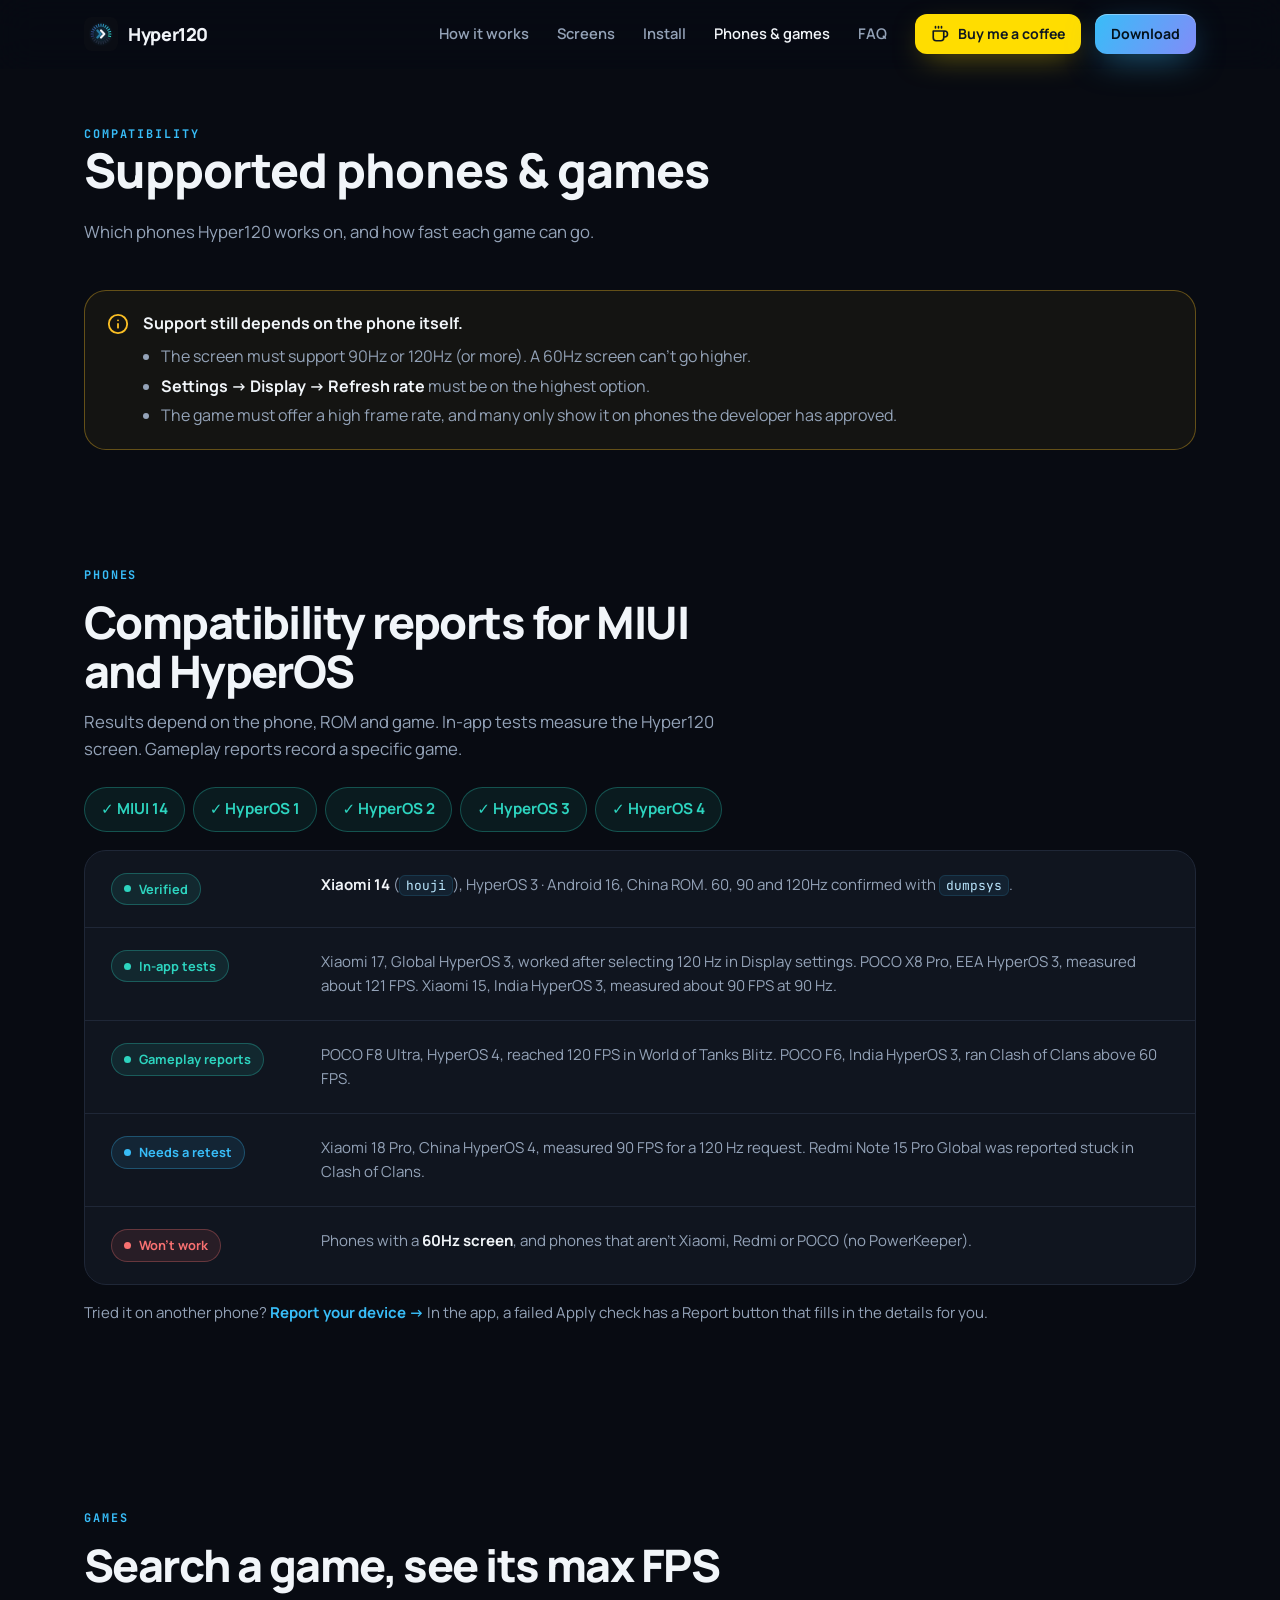
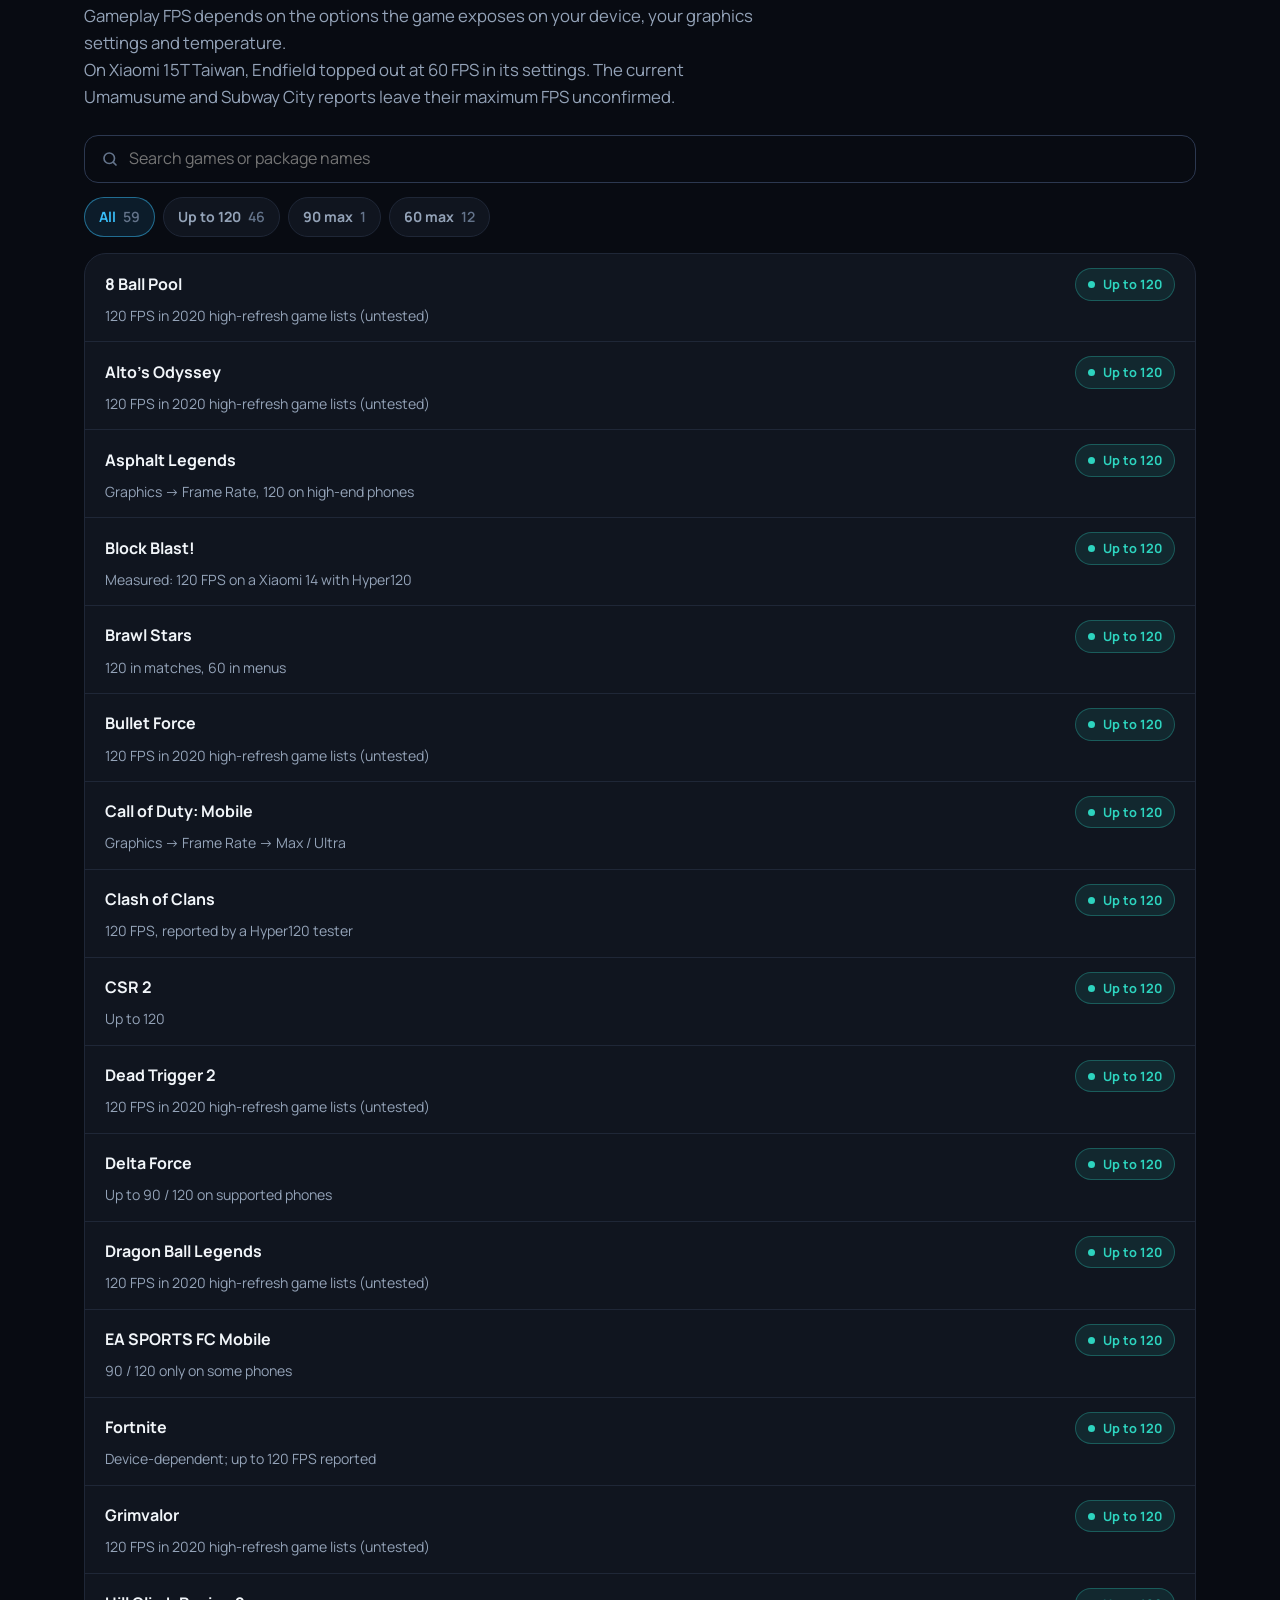
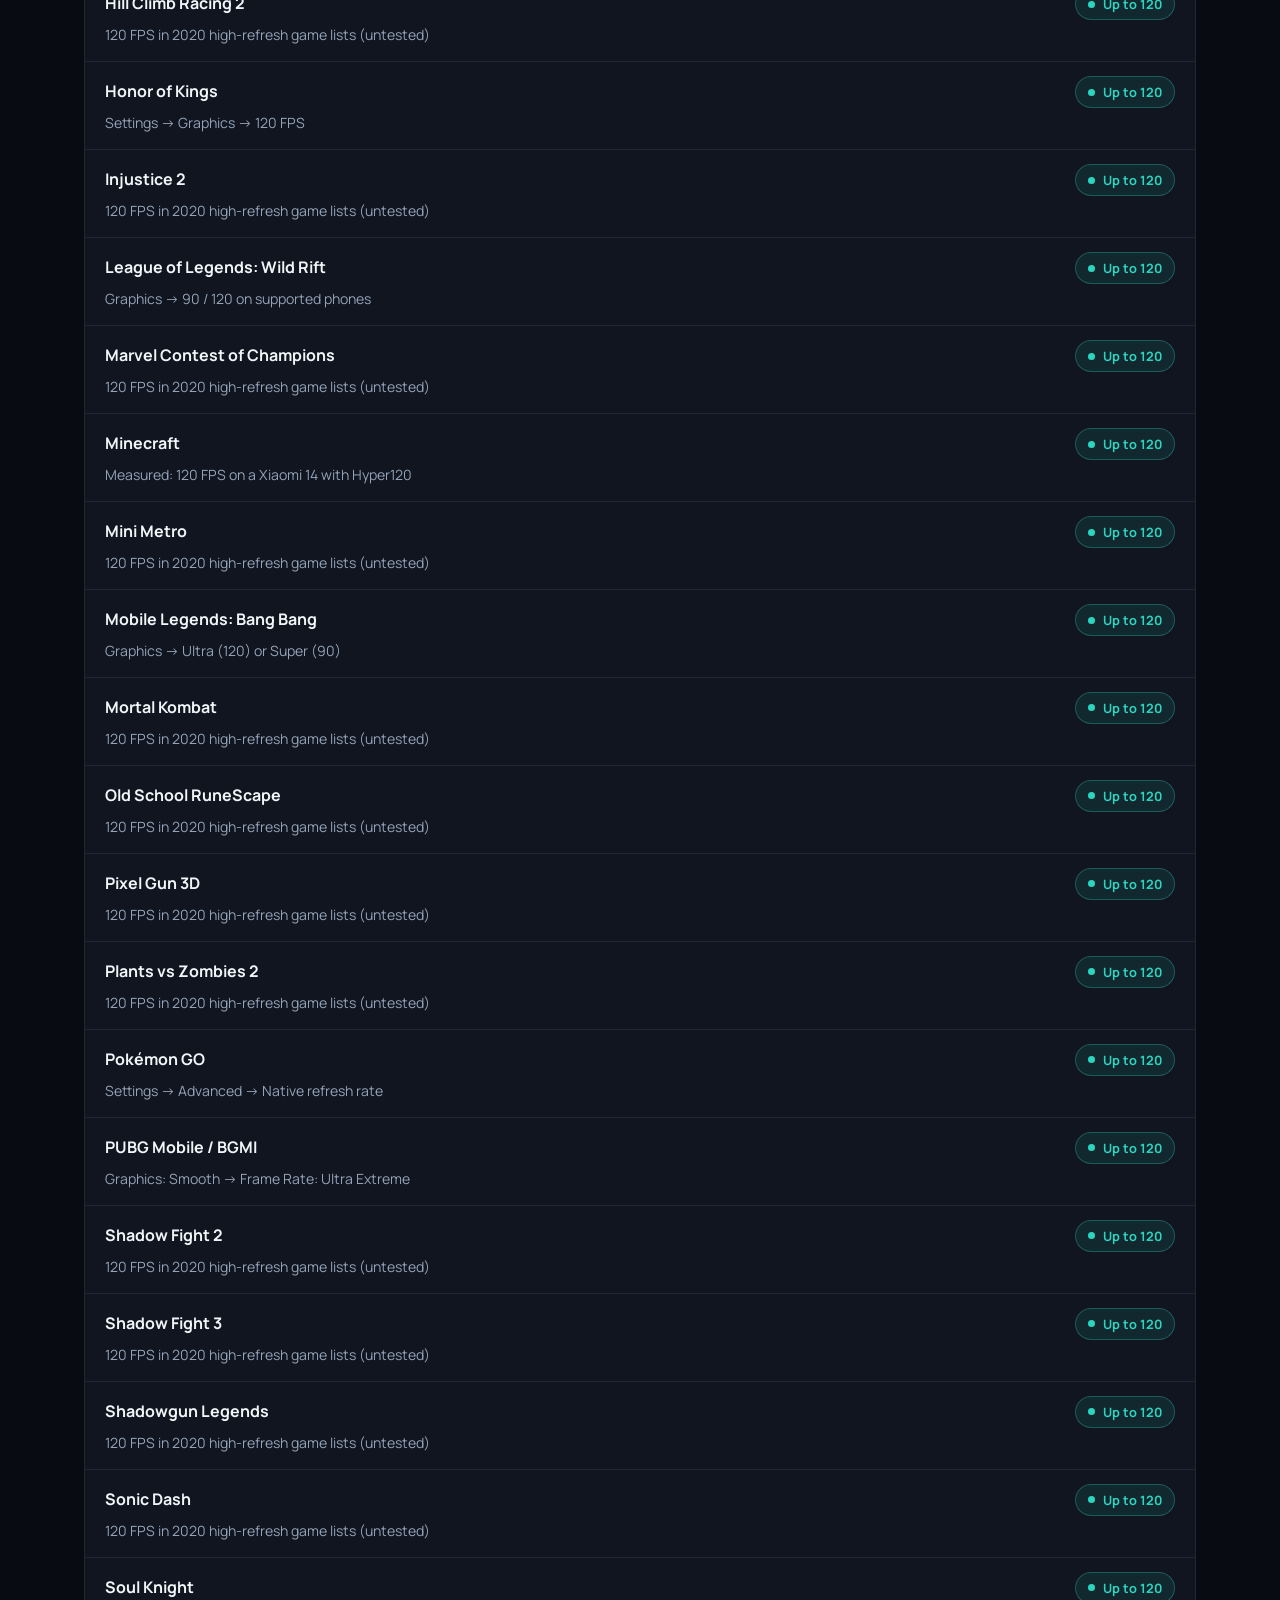
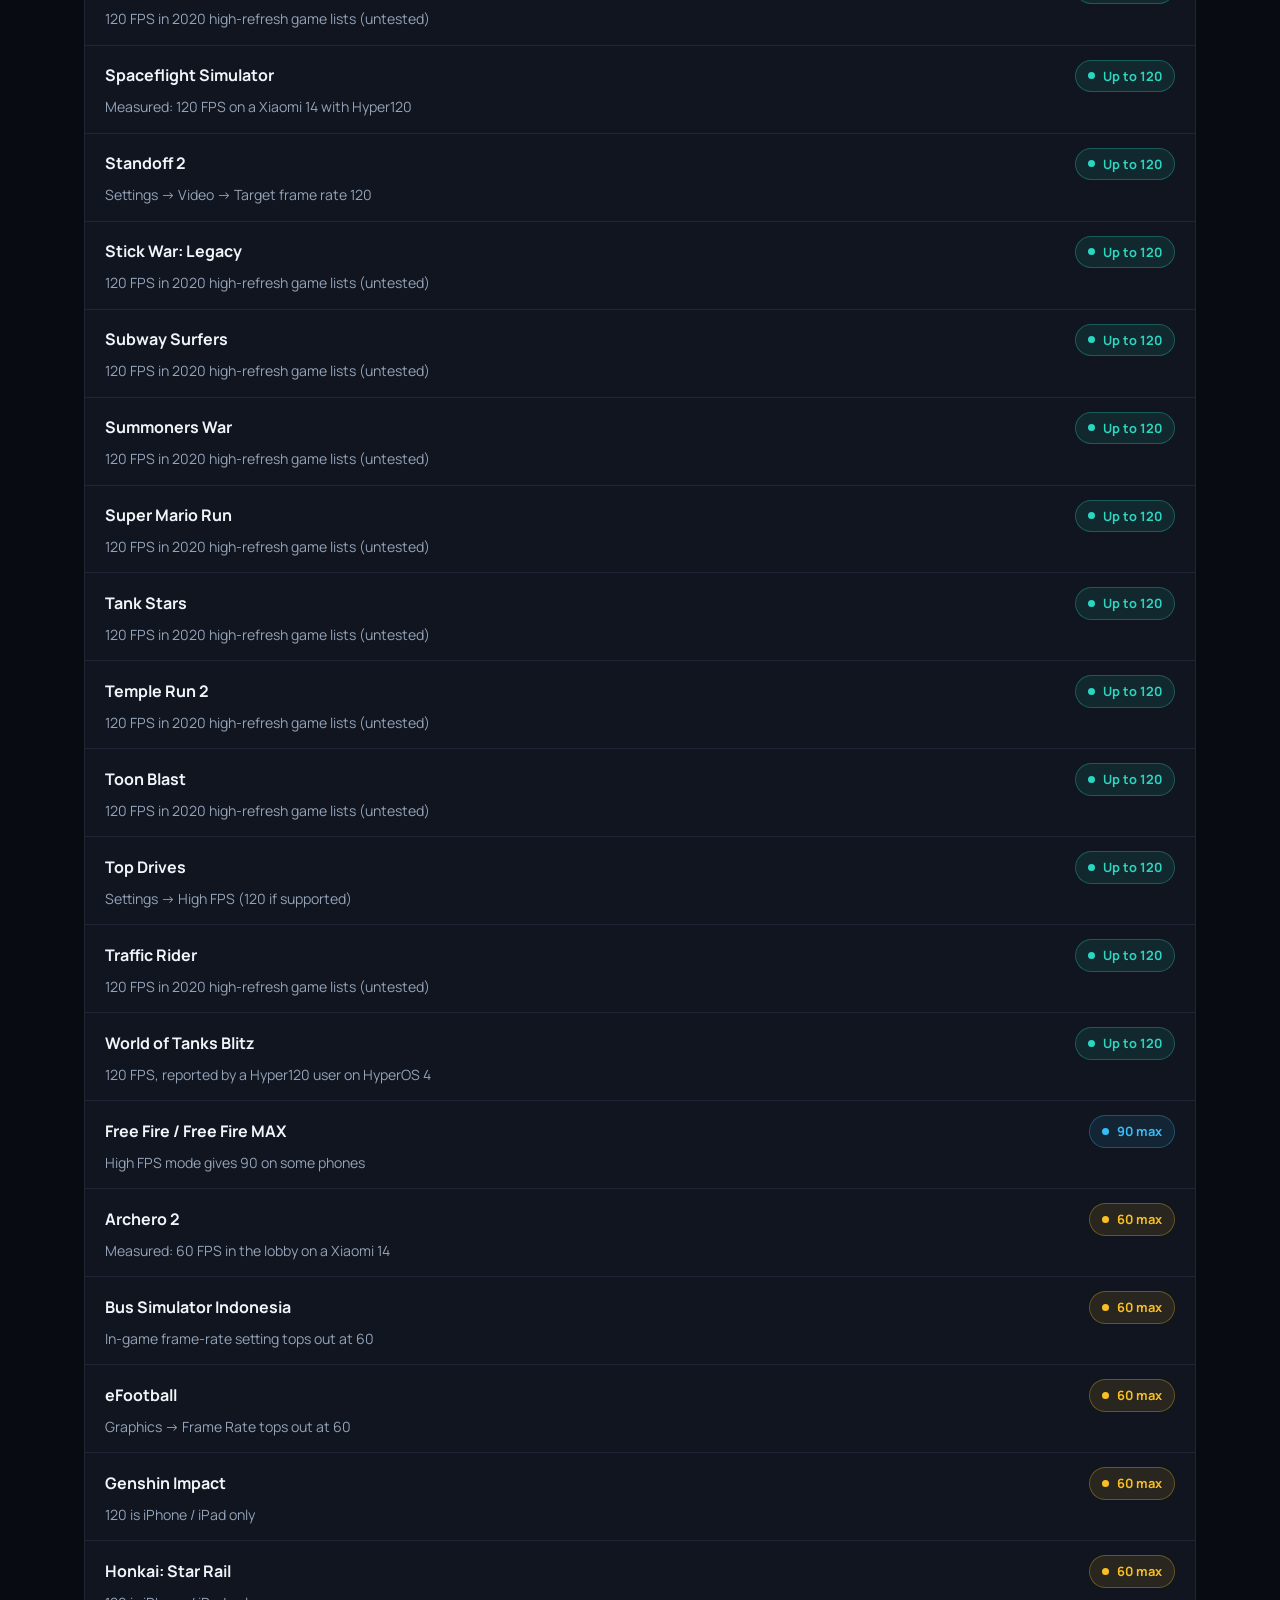
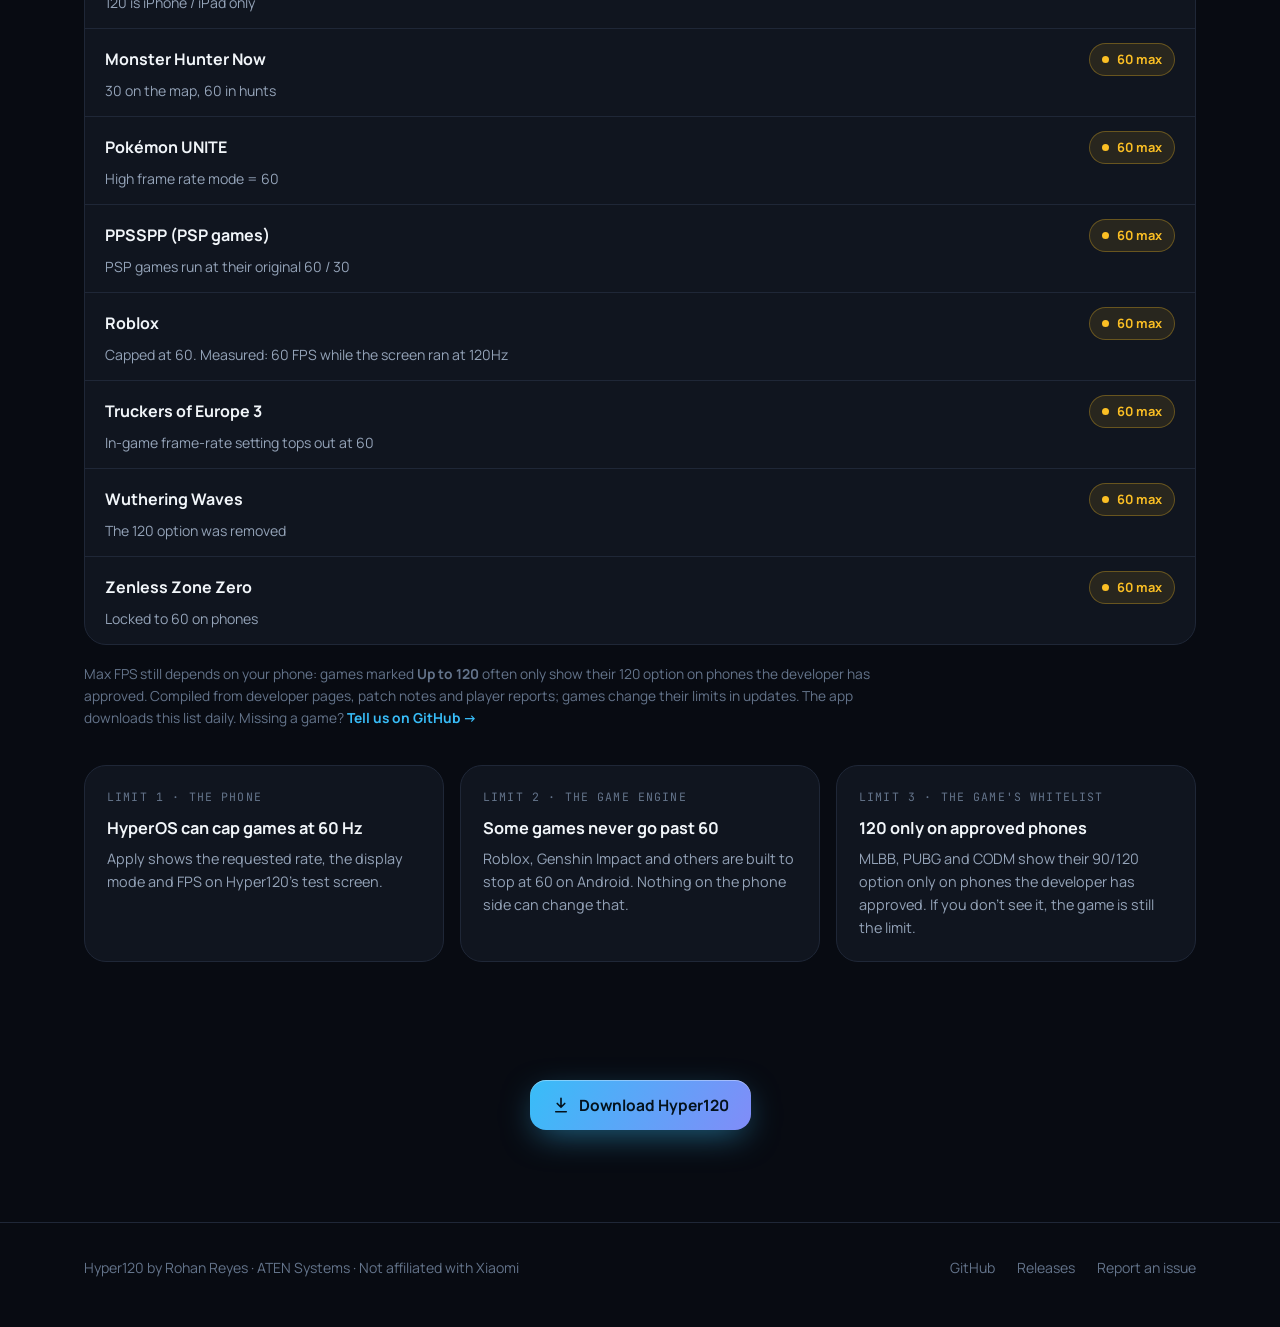
==== web/supported.html @ fbd0dffd "Release Hyper120 v4.3.2" ====
<!DOCTYPE html>
<html lang="en">
<head>
  <meta charset="UTF-8" />
  <meta name="viewport" content="width=device-width, initial-scale=1.0" />
  <title>Supported phones &amp; games · Hyper120</title>
  <meta name="description" content="Phones and HyperOS / MIUI versions Hyper120 works on, and a searchable list of games with their max FPS." />
  <meta name="theme-color" content="#080B12" />
  <meta property="og:title" content="Hyper120 · 120Hz games on Xiaomi, no root" />
  <meta property="og:description" content="Unlock 90/120/144Hz in games on HyperOS & MIUI without root or a PC. Free and open source." />
  <meta property="og:image" content="https://hyper120.aten-systems.site/assets/banner.png" />
  <meta property="og:url" content="https://hyper120.aten-systems.site/supported.html" />
  <meta name="twitter:card" content="summary_large_image" />
  <link rel="icon" type="image/svg+xml" href="assets/icon.svg" />
  <link rel="apple-touch-icon" href="assets/icon-192.png" />
  <link rel="preconnect" href="https://fonts.googleapis.com" />
  <link rel="preconnect" href="https://fonts.gstatic.com" crossorigin />
  <link href="https://fonts.googleapis.com/css2?family=Manrope:wght@400;500;600;700;800&family=JetBrains+Mono:wght@400;500;700&display=swap" rel="stylesheet" />
  <link rel="stylesheet" href="assets/site.css?v=1" />
</head>
<body>
  <!-- line icons (same set as the app) -->
  <svg width="0" height="0" style="position:absolute" aria-hidden="true">
    <defs>
      <symbol id="i-zap" viewBox="0 0 24 24" fill="none" stroke="currentColor" stroke-width="2" stroke-linecap="round" stroke-linejoin="round"><path d="M13 2 3 14h9l-1 8 10-12h-9l1-8z"/></symbol>
      <symbol id="i-gamepad" viewBox="0 0 24 24" fill="none" stroke="currentColor" stroke-width="2" stroke-linecap="round" stroke-linejoin="round"><path d="M6 12h4M8 10v4M15 13h.01M18 11h.01"/><rect x="2" y="6" width="20" height="12" rx="4"/></symbol>
      <symbol id="i-gauge" viewBox="0 0 24 24" fill="none" stroke="currentColor" stroke-width="2" stroke-linecap="round" stroke-linejoin="round"><path d="m12 14 4-4M3.34 19a10 10 0 1 1 17.32 0"/></symbol>
      <symbol id="i-battery" viewBox="0 0 24 24" fill="none" stroke="currentColor" stroke-width="2" stroke-linecap="round" stroke-linejoin="round"><rect x="2" y="7" width="16" height="10" rx="2"/><path d="M22 11v2M6 11v2M10 11v2"/></symbol>
      <symbol id="i-tile" viewBox="0 0 24 24" fill="none" stroke="currentColor" stroke-width="2" stroke-linecap="round" stroke-linejoin="round"><rect x="3" y="3" width="7" height="7" rx="2"/><rect x="14" y="3" width="7" height="7" rx="2"/><rect x="3" y="14" width="7" height="7" rx="2"/><rect x="14" y="14" width="7" height="7" rx="2"/></symbol>
      <symbol id="i-flag" viewBox="0 0 24 24" fill="none" stroke="currentColor" stroke-width="2" stroke-linecap="round" stroke-linejoin="round"><path d="M4 15s1-1 4-1 5 2 8 2 4-1 4-1V3s-1 1-4 1-5-2-8-2-4 1-4 1zM4 22v-7"/></symbol>
      <symbol id="i-check" viewBox="0 0 24 24" fill="none" stroke="currentColor" stroke-width="2.4" stroke-linecap="round" stroke-linejoin="round"><path d="M20 6 9 17l-5-5"/></symbol>
      <symbol id="i-download" viewBox="0 0 24 24" fill="none" stroke="currentColor" stroke-width="2.2" stroke-linecap="round" stroke-linejoin="round"><path d="M12 3v12M7 10l5 5 5-5M5 21h14"/></symbol>
      <symbol id="i-code" viewBox="0 0 24 24" fill="none" stroke="currentColor" stroke-width="2.2" stroke-linecap="round" stroke-linejoin="round"><path d="m16 18 6-6-6-6M8 6l-6 6 6 6"/></symbol>
      <symbol id="i-coffee" viewBox="0 0 24 24" fill="none" stroke="currentColor" stroke-width="2.2" stroke-linecap="round" stroke-linejoin="round"><path d="M17 8h1a4 4 0 1 1 0 8h-1M3 8h14v9a4 4 0 0 1-4 4H7a4 4 0 0 1-4-4ZM6 2v2M10 2v2M14 2v2"/></symbol>
      <symbol id="i-search" viewBox="0 0 24 24" fill="none" stroke="currentColor" stroke-width="2.2" stroke-linecap="round" stroke-linejoin="round"><circle cx="11" cy="11" r="7"/><path d="m20 20-3.5-3.5"/></symbol>
      <symbol id="i-phone" viewBox="0 0 24 24" fill="none" stroke="currentColor" stroke-width="2" stroke-linecap="round" stroke-linejoin="round"><rect x="6" y="2" width="12" height="20" rx="3"/><path d="M11 18h2"/></symbol>
      <symbol id="i-info" viewBox="0 0 24 24" fill="none" stroke="currentColor" stroke-width="2" stroke-linecap="round" stroke-linejoin="round"><circle cx="12" cy="12" r="10"/><path d="M12 16v-4M12 8h.01"/></symbol>
    </defs>
  </svg>
  <header id="top">
    <div class="wrap nav">
      <a class="brand" href="index.html"><img src="assets/icon.svg" alt="" />Hyper120</a>
      <nav class="nav-links">
        <a href="index.html#how">How it works</a>
        <a href="index.html#screens">Screens</a>
        <a href="index.html#install">Install</a>
        <a href="supported.html" style="color:var(--text)">Phones &amp; games</a>
        <a href="index.html#faq">FAQ</a>
        <a class="btn btn-coffee btn-sm nav-coffee" href="https://buymeacoffee.com/rohan_reyes" target="_blank" rel="noopener" aria-label="Buy me a coffee"><svg><use href="#i-coffee"/></svg><span>Buy me a coffee</span></a>
        <a class="btn btn-primary btn-sm js-dl" href="/download?src=header" rel="noopener">Download</a>
      </nav>
    </div>
  </header>

  <main>
    <section style="padding-top:56px">
      <div class="wrap">
        <div class="head">
          <div class="overline">Compatibility</div>
          <h1 style="font-size:clamp(2rem,5vw,3rem);line-height:1.1;letter-spacing:-.02em">Supported phones &amp; games</h1>
          <p>Which phones Hyper120 works on, and how fast each game can go.</p>
        </div>

        <div class="card dep-note">
          <svg><use href="#i-info"/></svg>
          <div>
            <b>Support still depends on the phone itself.</b>
            <ul>
              <li>The screen must support 90Hz or 120Hz (or more). A 60Hz screen can't go higher.</li>
              <li><b>Settings → Display → Refresh rate</b> must be on the highest option.</li>
              <li>The game must offer a high frame rate, and many only show it on phones the developer has approved.</li>
            </ul>
          </div>
        </div>
      </div>
    </section>

    <!-- PHONES -->
    <section id="phones" style="padding-top:24px">
      <div class="wrap">
        <div class="head" style="margin-bottom:24px">
          <div class="overline">Phones</div>
          <h2>Compatibility reports for MIUI and HyperOS</h2>
          <p>Results depend on the phone, ROM and game. In-app tests measure the Hyper120 screen. Gameplay reports record a specific game.</p>
        </div>
        <div class="rom-strip rom-big">
          <span>MIUI 14</span><span>HyperOS 1</span><span>HyperOS 2</span><span>HyperOS 3</span><span>HyperOS 4</span>
        </div>
        <div class="card compat" style="margin-top:18px">
          <div class="row"><span><span class="pill p-ok"><i></i>Verified</span></span><p><b>Xiaomi 14</b> (<code>houji</code>), HyperOS 3 · Android 16, China ROM. 60, 90 and 120Hz confirmed with <code>dumpsys</code>.</p></div>
          <div class="row"><span><span class="pill p-ok"><i></i>In-app tests</span></span><p><a href="https://github.com/Rohan-Reyes/Hyper120/issues/1">Xiaomi 17</a>, Global HyperOS 3, worked after selecting 120 Hz in Display settings. <a href="https://github.com/Rohan-Reyes/Hyper120/issues/2">POCO X8 Pro</a>, EEA HyperOS 3, measured about 121 FPS. <a href="https://github.com/Rohan-Reyes/Hyper120/issues/13">Xiaomi 15</a>, India HyperOS 3, measured about 90 FPS at 90 Hz.</p></div>
          <div class="row"><span><span class="pill p-ok"><i></i>Gameplay reports</span></span><p>POCO F8 Ultra, HyperOS 4, reached 120 FPS in World of Tanks Blitz. <a href="https://github.com/Rohan-Reyes/Hyper120/issues/9">POCO F6</a>, India HyperOS 3, ran Clash of Clans above 60 FPS.</p></div>
          <div class="row"><span><span class="pill p-maybe"><i></i>Needs a retest</span></span><p><a href="https://github.com/Rohan-Reyes/Hyper120/issues/12">Xiaomi 18 Pro</a>, China HyperOS 4, measured 90 FPS for a 120 Hz request. Redmi Note 15 Pro Global was reported stuck in Clash of Clans.</p></div>
          <div class="row"><span><span class="pill p-no"><i></i>Won't work</span></span><p>Phones with a <b>60Hz screen</b>, and phones that aren't Xiaomi, Redmi or POCO (no PowerKeeper).</p></div>
        </div>
        <p style="margin-top:16px;color:var(--muted);font-size:.94rem">Tried it on another phone? <a href="https://github.com/Rohan-Reyes/Hyper120/issues/new/choose" target="_blank" rel="noopener" style="color:var(--sky);font-weight:700">Report your device →</a> In the app, a failed Apply check has a Report button that fills in the details for you.</p>
      </div>
    </section>

    <!-- GAMES -->
    <section id="games">
      <div class="wrap">
        <div class="head" style="margin-bottom:24px">
          <div class="overline">Games</div>
          <h2>Search a game, see its max FPS</h2>
          <p>Gameplay FPS depends on the options the game exposes on your device, your graphics settings and temperature.</p>
          <p>On Xiaomi 15T Taiwan, <a href="https://github.com/Rohan-Reyes/Hyper120/issues/6">Endfield</a> topped out at 60 FPS in its settings. The current <a href="https://github.com/Rohan-Reyes/Hyper120/issues/5">Umamusume</a> and <a href="https://github.com/Rohan-Reyes/Hyper120/issues/8">Subway City</a> reports leave their maximum FPS unconfirmed.</p>
        </div>

        <div class="games-tools">
          <label class="search"><svg><use href="#i-search"/></svg><input id="q" type="search" placeholder="Search games or package names" autocomplete="off" /></label>
          <div class="chips" id="chips">
            <button class="on" data-cap="0">All <span></span></button>
            <button data-cap="120">Up to 120 <span></span></button>
            <button data-cap="90">90 max <span></span></button>
            <button data-cap="60">60 max <span></span></button>
          </div>
        </div>
        <div class="card glist" id="glist"><p class="gempty">Loading the game list…</p></div>
        <p class="games-foot">Max FPS still depends on your phone: games marked <b>Up to 120</b> often only show their 120 option on phones the developer has approved. Compiled from developer pages, patch notes and player reports; games change their limits in updates. The app downloads this list daily. Missing a game? <a href="https://github.com/Rohan-Reyes/Hyper120/issues/new/choose" target="_blank" rel="noopener" style="color:var(--sky);font-weight:700">Tell us on GitHub →</a></p>

        <div class="explain" style="margin-top:36px">
          <div class="card"><div class="k">LIMIT 1 · THE PHONE</div><h3>HyperOS can cap games at 60 Hz</h3><p>Apply shows the requested rate, the display mode and FPS on Hyper120’s test screen.</p></div>
          <div class="card"><div class="k">LIMIT 2 · THE GAME ENGINE</div><h3>Some games never go past 60</h3><p>Roblox, Genshin Impact and others are built to stop at 60 on Android. Nothing on the phone side can change that.</p></div>
          <div class="card"><div class="k">LIMIT 3 · THE GAME'S WHITELIST</div><h3>120 only on approved phones</h3><p>MLBB, PUBG and CODM show their 90/120 option only on phones the developer has approved. If you don't see it, the game is still the limit.</p></div>
        </div>
      </div>
    </section>

    <section style="padding-top:10px">
      <div class="wrap" style="text-align:center">
        <a class="btn btn-primary" href="/download?src=supported"><svg><use href="#i-download"/></svg>Download Hyper120</a>
      </div>
    </section>
  </main>

  <footer>
    <div class="wrap foot">
      <div>Hyper120 by Rohan Reyes · <a href="https://aten-systems.site" target="_blank" rel="noopener">ATEN Systems</a> · Not affiliated with Xiaomi</div>
      <nav>
        <a href="https://github.com/Rohan-Reyes/Hyper120" target="_blank" rel="noopener">GitHub</a>
        <a href="https://github.com/Rohan-Reyes/Hyper120/releases" target="_blank" rel="noopener">Releases</a>
        <a href="https://github.com/Rohan-Reyes/Hyper120/issues/new/choose" target="_blank" rel="noopener">Report an issue</a>
      </nav>
    </div>
  </footer>

  <style>
    .dep-note { display: flex; gap: 14px; padding: 20px 22px; border-color: rgba(251,191,36,.35); background: rgba(251,191,36,.05); }
    .dep-note > svg { width: 22px; height: 22px; color: var(--amber); flex: none; margin-top: 2px; }
    .dep-note b { color: var(--text); }
    .dep-note ul { margin: 8px 0 0 18px; color: var(--muted); display: grid; gap: 4px; }
    .rom-big span { font-size: .95rem; padding: 9px 16px; }
    .games-tools { display: grid; gap: 14px; margin-bottom: 16px; }
    .chips { display: flex; flex-wrap: wrap; gap: 8px; }
    .chips button { font: inherit; font-size: .88rem; font-weight: 700; padding: 8px 14px; border-radius: 999px; cursor: pointer; color: var(--muted); background: var(--surface); border: 1px solid var(--line); }
    .chips button span { color: var(--dim); font-weight: 600; margin-left: 4px; }
    .chips button.on { color: var(--sky); border-color: rgba(56,189,248,.5); background: rgba(56,189,248,.1); }
    .glist { overflow: hidden; }
    .grow { display: grid; grid-template-columns: 1fr auto; gap: 4px 14px; align-items: center; padding: 14px 20px; border-bottom: 1px solid var(--line); cursor: pointer; }
    .grow:last-child { border-bottom: 0; }
    .grow:hover { background: var(--surface-2); }
    .grow b { font-size: 1rem; }
    .grow .short { grid-column: 1 / -1; color: var(--muted); font-size: .88rem; }
    .grow .tip { grid-column: 1 / -1; display: none; color: var(--text); font-size: .88rem; background: var(--surface-2); border: 1px solid var(--line); border-radius: 12px; padding: 10px 12px; margin-top: 6px; }
    .grow.open .tip { display: block; }
    .grow .pill { white-space: nowrap; }
    .gempty { padding: 22px; color: var(--muted); }
    mark { background: rgba(56,189,248,.25); color: inherit; border-radius: 3px; }
  </style>
  <script>
    (function games() {
      const q = document.getElementById('q'), list = document.getElementById('glist'), chips = document.getElementById('chips');
      const label = { 120: ['p-ok', 'Up to 120'], 90: ['p-maybe', '90 max'], 60: ['p-amb', '60 max'] };
      let games = [], cap = 0;
      const esc = t => String(t).replace(/[&<>"]/g, c => ({ '&': '&amp;', '<': '&lt;', '>': '&gt;', '"': '&quot;' }[c]));
      const hl = (t, s) => { const e = esc(t); if (!s) return e; const i = t.toLowerCase().indexOf(s); return i < 0 ? e : esc(t.slice(0, i)) + '<mark>' + esc(t.slice(i, i + s.length)) + '</mark>' + esc(t.slice(i + s.length)); };
      function draw() {
        const s = q.value.trim().toLowerCase();
        const match = g => !s || g.name.toLowerCase().includes(s) || g.packages.some(p => p.toLowerCase().includes(s));
        [...chips.children].forEach(b => { const c = +b.dataset.cap; b.querySelector('span').textContent = games.filter(g => match(g) && (!c || g.cap === c)).length; });
        const shown = games.filter(g => match(g) && (!cap || g.cap === cap)).sort((a, b) => b.cap - a.cap || a.name.localeCompare(b.name));
        list.innerHTML = shown.length ? shown.map(g => `<div class="grow"><b>${hl(g.name, s)}</b><span class="pill ${label[g.cap][0]}"><i></i>${label[g.cap][1]}</span><span class="short">${esc(g.short)}</span><span class="tip">${esc(g.tip)}</span></div>`).join('')
          : `<p class="gempty">No game matches "${esc(q.value)}". It may not be tested yet: if it has a 90/120 FPS option in its settings, Hyper120 lets it reach that. <a href="https://github.com/Rohan-Reyes/Hyper120/issues/new/choose" target="_blank" rel="noopener" style="color:var(--sky);font-weight:700">Tell us how it runs →</a></p>`;
        const url = new URL(location.href); s ? url.searchParams.set('q', q.value.trim()) : url.searchParams.delete('q'); history.replaceState(null, '', url);
      }
      list.addEventListener('click', e => { const r = e.target.closest('.grow'); if (r) r.classList.toggle('open'); });
      chips.addEventListener('click', e => { const b = e.target.closest('button'); if (!b) return; cap = +b.dataset.cap; [...chips.children].forEach(x => x.classList.toggle('on', x === b)); draw(); });
      q.addEventListener('input', draw);
      q.value = new URLSearchParams(location.search).get('q') || '';
      fetch('games.json', { cache: 'no-cache' }).then(r => r.json()).then(d => { games = d.games; draw(); })
        .catch(() => { list.innerHTML = '<p class="gempty">Couldn\'t load the game list. Try again in a moment.</p>'; });
    })();
  </script>
</body>
</html>
---- web/assets/site.css ----
/* Shared styles for index.html and supported.html */
:root {
  color-scheme: dark;
  --bg: #080b12;
  --bg-2: #0c1019;
  --surface: #10151f;
  --surface-2: #161c29;
  --line: #1f2737;
  --line-hi: #2c3850;
  --text: #f1f5f9;
  --muted: #94a3b8;
  --dim: #64748b;
  --sky: #38bdf8;
  --indigo: #818cf8;
  --violet: #6366f1;
  --teal: #2dd4bf;
  --amber: #fbbf24;
  --red: #f87171;
  --radius: 22px;
  --mono: 'JetBrains Mono', ui-monospace, monospace;
  --sans: 'Manrope', system-ui, -apple-system, 'Segoe UI', sans-serif;
}
* { box-sizing: border-box; margin: 0; padding: 0; }
html { scroll-behavior: smooth; }
body {
  font-family: var(--sans);
  background: var(--bg);
  color: var(--text);
  line-height: 1.6;
  -webkit-font-smoothing: antialiased;
  overflow-x: hidden;
}
a { color: inherit; text-decoration: none; }
img { display: block; max-width: 100%; }
.wrap { width: 100%; max-width: 1160px; margin: 0 auto; padding: 0 24px; }
.mono { font-family: var(--mono); }
code, .code {
  font-family: var(--mono); font-size: 0.86em; color: #bae6fd;
  background: rgba(56, 189, 248, 0.08); border: 1px solid rgba(56, 189, 248, 0.14);
  padding: 1px 6px; border-radius: 6px;
}
.overline {
  font-family: var(--mono); font-size: 0.74rem; font-weight: 700; letter-spacing: 0.16em;
  text-transform: uppercase; color: var(--sky);
}

/* ---------- nav ---------- */
header {
  position: sticky; top: 0; z-index: 50;
  background: rgba(8, 11, 18, 0.72); backdrop-filter: blur(18px) saturate(1.4);
  border-bottom: 1px solid transparent; transition: border-color .2s;
}
header.scrolled { border-bottom-color: var(--line); }
.nav { display: flex; align-items: center; justify-content: space-between; height: 68px; gap: 16px; }
.brand { display: flex; align-items: center; gap: 10px; font-weight: 800; font-size: 1.12rem; letter-spacing: -0.02em; }
.brand img { width: 34px; height: 34px; }
.nav-links { display: flex; align-items: center; gap: 28px; font-size: 0.92rem; font-weight: 600; color: var(--muted); }
.nav-links a:hover { color: var(--text); }
.btn {
  display: inline-flex; align-items: center; justify-content: center; gap: 9px;
  height: 50px; padding: 0 22px; border-radius: 16px; font-weight: 700; font-size: 0.97rem;
  transition: transform .15s ease, box-shadow .2s ease, background .2s, border-color .2s; white-space: nowrap;
}
.btn svg { width: 18px; height: 18px; flex: none; }
.btn:active { transform: scale(0.97); }
.btn-primary {
  background: linear-gradient(120deg, var(--sky), var(--indigo)); color: #04121c;
  box-shadow: 0 10px 34px -8px rgba(56, 189, 248, 0.55), inset 0 1px 0 rgba(255,255,255,.35);
}
.btn-primary:hover { box-shadow: 0 14px 44px -8px rgba(56, 189, 248, 0.75), inset 0 1px 0 rgba(255,255,255,.35); }
.btn-ghost { background: var(--surface); border: 1px solid var(--line-hi); color: var(--text); }
.btn-ghost:hover { border-color: #3d4b68; background: var(--surface-2); }
.btn-sm { height: 40px; padding: 0 16px; border-radius: 12px; font-size: 0.88rem; }

/* ---------- hero ---------- */
.hero { position: relative; padding: 72px 0 40px; }
.hero::before {
  content: ""; position: absolute; inset: -120px 0 auto 0; height: 760px; pointer-events: none; z-index: -1;
  background:
    radial-gradient(520px 380px at 72% 38%, rgba(56,189,248,.20), transparent 70%),
    radial-gradient(460px 360px at 92% 70%, rgba(45,212,191,.10), transparent 70%),
    radial-gradient(600px 420px at 8% 10%, rgba(99,102,241,.14), transparent 70%);
}
.hero-grid { display: grid; grid-template-columns: 1.1fr 0.9fr; gap: 40px; align-items: center; }
.badge {
  display: inline-flex; align-items: center; gap: 9px; padding: 6px 14px 6px 10px; border-radius: 999px;
  background: rgba(45, 212, 191, 0.08); border: 1px solid rgba(45, 212, 191, 0.28);
  color: var(--teal); font-size: 0.82rem; font-weight: 700; margin-bottom: 22px;
}
.badge i { width: 8px; height: 8px; border-radius: 50%; background: var(--teal); box-shadow: 0 0 0 4px rgba(45,212,191,.18); animation: pulse 2s infinite; }
@keyframes pulse { 50% { box-shadow: 0 0 0 7px rgba(45,212,191,0); } }
h1 { font-size: clamp(2.5rem, 5.6vw, 4.4rem); font-weight: 800; letter-spacing: -0.045em; line-height: 1.02; margin-bottom: 22px; }
h1 .hz {
  background: linear-gradient(180deg, #fff 10%, #bae6fd 55%, var(--sky)); -webkit-background-clip: text; background-clip: text; color: transparent;
}
.lede { font-size: 1.14rem; color: var(--muted); max-width: 540px; margin-bottom: 30px; }
.lede b { color: var(--text); font-weight: 700; }
.cta { display: flex; flex-wrap: wrap; gap: 12px; margin-bottom: 30px; }
.facts { display: flex; flex-wrap: wrap; gap: 10px 22px; font-size: 0.9rem; color: var(--muted); font-weight: 600; }
.facts span { display: inline-flex; align-items: center; gap: 8px; }
.facts svg { width: 17px; height: 17px; color: var(--teal); }

.stage { position: relative; display: grid; place-items: center; min-height: 600px; }
.ring { position: absolute; width: min(560px, 100%); aspect-ratio: 1; animation: spin 16s linear infinite; opacity: .9; }
@keyframes spin { to { transform: rotate(360deg); } }
.phone {
  position: relative; width: 290px; border-radius: 40px; padding: 9px;
  background: linear-gradient(160deg, #2a3446, #0d121c 40%, #1b2232);
  box-shadow: 0 40px 90px -20px rgba(0,0,0,.8), 0 0 0 1px rgba(255,255,255,.08), inset 0 1px 0 rgba(255,255,255,.12);
}
.phone img { border-radius: 32px; width: 100%; }
.float {
  position: absolute; z-index: 2; padding: 10px 14px; border-radius: 14px;
  background: rgba(16, 21, 31, 0.86); backdrop-filter: blur(14px); border: 1px solid var(--line-hi);
  font-size: 0.82rem; font-weight: 700; box-shadow: 0 18px 40px -12px rgba(0,0,0,.7);
  display: flex; align-items: center; gap: 10px;
}
.float small { display: block; font-family: var(--mono); font-size: 0.68rem; color: var(--dim); font-weight: 500; letter-spacing: .04em; }
.float b { font-size: 1.05rem; }
.float.a { top: 70px; left: -6px; }
.float.a b { color: var(--teal); }
.float.b { bottom: 90px; right: -8px; }
.float.b b { color: var(--sky); }

/* ---------- sections ---------- */
section { padding: 92px 0; position: relative; }
.head { max-width: 680px; margin-bottom: 44px; }
.head.center { margin-left: auto; margin-right: auto; text-align: center; }
h2 { font-size: clamp(1.9rem, 3.6vw, 2.8rem); font-weight: 800; letter-spacing: -0.035em; line-height: 1.1; margin: 12px 0 14px; }
.head p { color: var(--muted); font-size: 1.05rem; }
.card { background: var(--surface); border: 1px solid var(--line); border-radius: var(--radius); }

/* frame pacing demo */
.pace { padding: 28px; }
.lane { display: grid; grid-template-columns: 200px 1fr; gap: 20px; align-items: center; }
.lane + .lane { margin-top: 18px; padding-top: 18px; border-top: 1px dashed var(--line); }
.lane-label b { display: block; font-size: 1.5rem; font-weight: 800; letter-spacing: -0.02em; }
.lane-label span { font-size: 0.82rem; color: var(--muted); font-weight: 600; }
.lane canvas { width: 100%; height: 64px; display: block; }
.lane.slow b { color: var(--muted); }
.lane.fast b { color: var(--sky); }
.pace-note { margin-top: 20px; font-size: 0.86rem; color: var(--dim); }

/* flow */
.flow { display: grid; grid-template-columns: repeat(4, 1fr); gap: 14px; position: relative; }
.step { padding: 24px 22px; position: relative; }
.step .k { font-family: var(--mono); font-size: 0.72rem; color: var(--dim); letter-spacing: .1em; }
.step h3 { font-size: 1.08rem; margin: 10px 0 8px; letter-spacing: -0.01em; }
.step p { font-size: 0.9rem; color: var(--muted); }
.step:not(:last-child)::after {
  content: ""; position: absolute; right: -11px; top: 50%; width: 8px; height: 8px; z-index: 1;
  border-top: 2px solid var(--line-hi); border-right: 2px solid var(--line-hi); transform: translateY(-50%) rotate(45deg);
}
.step.hl { border-color: rgba(56,189,248,.35); background: linear-gradient(160deg, rgba(56,189,248,.08), var(--surface) 60%); }
.step.hl .k { color: var(--sky); }
.snippet { margin-top: 18px; padding: 18px 20px; font-family: var(--mono); font-size: 0.84rem; color: #cbd5e1; overflow-x: auto; white-space: pre; background: #05070c; }
.snippet .c { color: var(--dim); }
.snippet .s { color: #7dd3fc; }
.snippet .n { color: var(--teal); }

/* screens */
.screens { display: grid; grid-template-columns: repeat(4, 1fr); gap: 22px; }
.screen { text-align: center; }
.screen img { border-radius: 26px; box-shadow: 0 24px 60px -24px rgba(0,0,0,.9); cursor: zoom-in; transition: transform .25s ease; }
.screen img:hover { transform: translateY(-6px); }
.screen h3 { font-size: 1rem; margin-top: 18px; }
.screen p { font-size: 0.86rem; color: var(--muted); }

/* features */
.features { display: grid; grid-template-columns: repeat(3, 1fr); gap: 16px; }
.feature { padding: 26px; transition: border-color .2s, transform .2s; }
.feature:hover { border-color: var(--line-hi); transform: translateY(-2px); }
.ico { width: 44px; height: 44px; border-radius: 13px; display: grid; place-items: center; margin-bottom: 18px; }
.ico svg { width: 21px; height: 21px; }
.feature h3 { font-size: 1.06rem; margin-bottom: 8px; letter-spacing: -0.01em; }
.feature p { color: var(--muted); font-size: 0.93rem; }
.t-sky { background: rgba(56,189,248,.12); color: var(--sky); }
.t-teal { background: rgba(45,212,191,.12); color: var(--teal); }
.t-ind { background: rgba(129,140,248,.14); color: var(--indigo); }
.t-amb { background: rgba(251,191,36,.12); color: var(--amber); }
.t-red { background: rgba(248,113,113,.12); color: var(--red); }

/* games */
.games { display: grid; grid-template-columns: repeat(4, 1fr); gap: 14px; margin-top: 40px; }
.game { overflow: hidden; position: relative; aspect-ratio: 16 / 9; border-radius: 18px; border: 1px solid var(--line); cursor: zoom-in; }
.game img { width: 100%; height: 100%; object-fit: cover; transition: transform .4s ease; }
.game:hover img { transform: scale(1.04); }
.game span {
  position: absolute; left: 10px; bottom: 10px; padding: 4px 10px; border-radius: 999px; font-size: 0.75rem; font-weight: 700;
  background: rgba(8,11,18,.78); backdrop-filter: blur(8px); border: 1px solid rgba(255,255,255,.1);
}

/* install */
.install { display: grid; grid-template-columns: 1.2fr 0.8fr; gap: 16px; }
.steps { padding: 30px; counter-reset: s; }
.steps li { list-style: none; position: relative; padding-left: 52px; color: var(--muted); }
.steps li + li { margin-top: 22px; }
.steps li::before {
  counter-increment: s; content: counter(s); position: absolute; left: 0; top: -2px; width: 34px; height: 34px;
  border-radius: 11px; display: grid; place-items: center; font-family: var(--mono); font-weight: 700; font-size: 0.9rem;
  background: var(--surface-2); border: 1px solid var(--line-hi); color: var(--sky);
}
.steps li b { color: var(--text); display: block; margin-bottom: 2px; }
.side { display: flex; flex-direction: column; gap: 16px; }
.side .card { padding: 24px; }
.side h3 { font-size: 1.02rem; margin-bottom: 8px; }
.side p { color: var(--muted); font-size: 0.9rem; margin-bottom: 14px; }
pre.cmd {
  position: relative; background: #05070c; border: 1px solid var(--line); border-radius: 14px; padding: 14px 16px; overflow-x: auto;
  font-family: var(--mono); font-size: 0.76rem; line-height: 1.7; color: #cbd5e1;
}
.copy {
  position: absolute; top: 8px; right: 8px; padding: 4px 10px; border-radius: 8px; cursor: pointer; font: 600 0.72rem var(--sans);
  background: var(--surface-2); border: 1px solid var(--line-hi); color: var(--muted);
}
.copy:hover { color: var(--text); }

/* compat */
.compat { overflow: hidden; }
.row { display: grid; grid-template-columns: 190px 1fr; gap: 20px; padding: 22px 26px; align-items: start; }
.row + .row { border-top: 1px solid var(--line); }
.pill { display: inline-flex; align-items: center; gap: 8px; padding: 5px 12px; border-radius: 999px; font-size: 0.8rem; font-weight: 700; }
.pill i { width: 7px; height: 7px; border-radius: 50%; background: currentColor; }
.p-ok { background: rgba(45,212,191,.1); color: var(--teal); border: 1px solid rgba(45,212,191,.3); }
.p-maybe { background: rgba(56,189,248,.1); color: var(--sky); border: 1px solid rgba(56,189,248,.3); }
.p-no { background: rgba(248,113,113,.1); color: var(--red); border: 1px solid rgba(248,113,113,.3); }
.row p { color: var(--muted); font-size: 0.94rem; }
.row p b { color: var(--text); }

/* proof */
.proof { display: grid; grid-template-columns: 1fr 1fr; gap: 16px; }
.term { overflow: hidden; }
.term-bar { display: flex; align-items: center; justify-content: space-between; padding: 14px 18px; border-bottom: 1px solid var(--line); font-size: 0.86rem; font-weight: 700; }
.term pre { padding: 18px; font-family: var(--mono); font-size: 0.78rem; line-height: 1.75; color: #cbd5e1; overflow-x: auto; background: #05070c; min-height: 132px; }
.term pre .hi { color: var(--teal); font-weight: 700; }
.term pre .lo { color: var(--red); font-weight: 700; }

/* faq */
.faq { max-width: 820px; margin: 0 auto; }

/* game list */
.explain { display: grid; grid-template-columns: repeat(3, 1fr); gap: 16px; margin-bottom: 16px; }
.explain .card { padding: 22px; }
.explain .k { font-family: var(--mono); font-size: 0.72rem; color: var(--dim); letter-spacing: .1em; }
.explain h3 { font-size: 1.02rem; margin: 8px 0 6px; }
.explain p { color: var(--muted); font-size: 0.9rem; }
.caps { display: grid; grid-template-columns: repeat(3, 1fr); gap: 16px; align-items: start; }
.cap { overflow: hidden; }
.cap-head { padding: 20px 22px 14px; border-bottom: 1px solid var(--line); }
.cap-head p { color: var(--muted); font-size: 0.86rem; margin-top: 10px; }
.cap ul { list-style: none; }
.cap li { padding: 13px 22px; display: grid; gap: 2px; }
.cap li + li { border-top: 1px solid var(--line); }
.cap li b { font-size: 0.95rem; }
.cap li span { color: var(--dim); font-size: 0.84rem; }
.p-amb { background: rgba(251,191,36,.1); color: var(--amber); border: 1px solid rgba(251,191,36,.3); }
.games-foot { margin-top: 18px; color: var(--dim); font-size: 0.86rem; max-width: 820px; }
details { border-bottom: 1px solid var(--line); }
summary {
  list-style: none; cursor: pointer; padding: 22px 4px; font-weight: 700; font-size: 1.04rem;
  display: flex; justify-content: space-between; gap: 16px; align-items: center;
}
summary::-webkit-details-marker { display: none; }
summary::after { content: "+"; font-family: var(--mono); color: var(--sky); font-size: 1.3rem; transition: transform .2s; }
details[open] summary::after { transform: rotate(45deg); }
details p { color: var(--muted); padding: 0 4px 22px; max-width: 700px; }

/* support */
.support {
  padding: 44px; display: flex; flex-wrap: wrap; align-items: center; justify-content: space-between; gap: 24px;
  background: radial-gradient(500px 200px at 0% 0%, rgba(56,189,248,.14), transparent), radial-gradient(400px 220px at 100% 100%, rgba(251,191,36,.10), transparent), var(--surface);
}
.support h2 { font-size: clamp(1.5rem, 3vw, 2.1rem); margin: 0 0 8px; }
.support p { color: var(--muted); max-width: 520px; }
.btn-coffee { background: #ffdd00; color: #101820; box-shadow: 0 10px 30px -10px rgba(255,221,0,.5); }
.btn-coffee:hover { box-shadow: 0 14px 40px -10px rgba(255,221,0,.75); }
.nav-links .nav-coffee { margin-right: -14px; }

footer { border-top: 1px solid var(--line); padding: 34px 0 48px; color: var(--dim); font-size: 0.88rem; }
.foot { display: flex; flex-wrap: wrap; gap: 16px; justify-content: space-between; align-items: center; }
.foot nav { display: flex; flex-wrap: wrap; gap: 22px; }
.foot a:hover { color: var(--text); }

.lightbox { display: none; position: fixed; inset: 0; z-index: 100; background: rgba(4,6,12,.92); backdrop-filter: blur(8px); align-items: center; justify-content: center; padding: 24px; cursor: zoom-out; }
.lightbox.open { display: flex; }
.lightbox img { max-width: 94vw; max-height: 90vh; border-radius: 18px; }

.hero-grid > *, .install > *, .proof > *, .caps > *, .explain > *, .flow > *, .features > *, .lane > *, .row > * { min-width: 0; }
.reveal { opacity: 0; transform: translateY(18px); transition: opacity .6s ease, transform .6s ease; }
.reveal.in { opacity: 1; transform: none; }

@media (prefers-reduced-motion: reduce) {
  .ring, .badge i { animation: none; }
  .reveal { opacity: 1; transform: none; transition: none; }
}
@media (max-width: 980px) {
  .hero-grid { grid-template-columns: 1fr; }
  .stage { min-height: 520px; order: 2; }
  .flow { grid-template-columns: 1fr 1fr; }
  .step:nth-child(2)::after { display: none; }
  .screens { grid-template-columns: repeat(2, 1fr); }
  .features { grid-template-columns: 1fr 1fr; }
  .games { grid-template-columns: 1fr 1fr; }
  .install, .proof, .explain, .caps { grid-template-columns: 1fr; }
}
@media (max-width: 430px) {
  .nav-coffee span { display: none; }
  .nav-coffee { padding: 0 12px; }
}
@media (max-width: 720px) {
  .wrap { padding: 0 16px; }
  .nav-links a:not(.btn) { display: none; }
  .nav-links { gap: 10px; }
  .nav-links .nav-coffee { margin-right: 0; }
  .hero { padding-top: 40px; }
  section { padding: 64px 0; }
  .lane { grid-template-columns: 1fr; gap: 8px; }
  .flow, .features { grid-template-columns: 1fr; }
  .step::after { display: none; }
  .screens { grid-template-columns: repeat(4, 72%); overflow-x: auto; scroll-snap-type: x mandatory; padding-bottom: 8px; margin: 0 -16px; padding-left: 16px; padding-right: 16px; }
  .screen { scroll-snap-align: center; }
  .row { grid-template-columns: 1fr; gap: 10px; padding: 20px; }
  .pace, .steps { padding: 22px; }
  .support { padding: 28px; }
  .float.a { display: none; }
  .float.b { right: 0; bottom: 50px; }
  .phone { width: 250px; }
  .cta .btn { flex: 1 1 auto; }
}

/* ---- supported phones & games ---- */
.p-maybe { background: rgba(56,189,248,.1); color: var(--sky); border: 1px solid rgba(56,189,248,.3); }
.p-amb { background: rgba(251,191,36,.1); color: var(--amber); border: 1px solid rgba(251,191,36,.3); }
.sup-grid { display: grid; grid-template-columns: 1fr 1fr; gap: 16px; }
.sup-card { padding: 22px; display: flex; flex-direction: column; gap: 14px; color: inherit; text-decoration: none; transition: border-color .2s; }
a.sup-card:hover { border-color: var(--line-hi); }
.sup-top { display: flex; align-items: center; gap: 12px; }
.sup-top h3 { font-size: 1.1rem; }
.sup-top .ico { width: 40px; height: 40px; border-radius: 12px; display: grid; place-items: center; flex: none; }
.sup-top .ico svg { width: 20px; height: 20px; }
.sup-card p { color: var(--muted); font-size: .92rem; }
.sup-link { color: var(--sky); font-weight: 700; font-size: .92rem; margin-top: auto; }
.rom-strip { display: flex; flex-wrap: wrap; gap: 8px; }
.rom-strip span { padding: 6px 12px; border-radius: 999px; font-size: .82rem; font-weight: 700; color: var(--teal); background: rgba(45,212,191,.08); border: 1px solid rgba(45,212,191,.3); }
.rom-strip span::before { content: "✓ "; }
.search { display: flex; align-items: center; gap: 10px; height: 48px; padding: 0 16px; border-radius: 14px; background: var(--bg, #080B12); border: 1px solid var(--line-hi); }
.search:focus-within { border-color: var(--sky); }
.search svg { width: 18px; height: 18px; color: var(--dim); flex: none; }
.search input { flex: 1; min-width: 0; background: none; border: 0; outline: 0; color: var(--text); font: inherit; font-size: 1rem; }
.mini-res { list-style: none; display: grid; gap: 2px; }
.mini-res li { display: flex; align-items: center; justify-content: space-between; gap: 10px; padding: 9px 4px; border-bottom: 1px solid var(--line); font-size: .92rem; }
.mini-res li:last-child { border-bottom: 0; }
.mini-res li.none { color: var(--muted); }
.mini-res .pill { font-size: .72rem; padding: 3px 10px; white-space: nowrap; }
.sup-note { display: flex; gap: 10px; align-items: flex-start; margin-top: 18px; color: var(--muted); font-size: .92rem; }
.sup-note svg { width: 18px; height: 18px; color: var(--amber); flex: none; margin-top: 2px; }
.sup-note b { color: var(--text); }
@media (max-width: 760px) { .sup-grid { grid-template-columns: 1fr; } }
.sup-card p.sup-confirmed { font-size: .86rem; }
.sup-card p.sup-confirmed b { color: var(--text); }
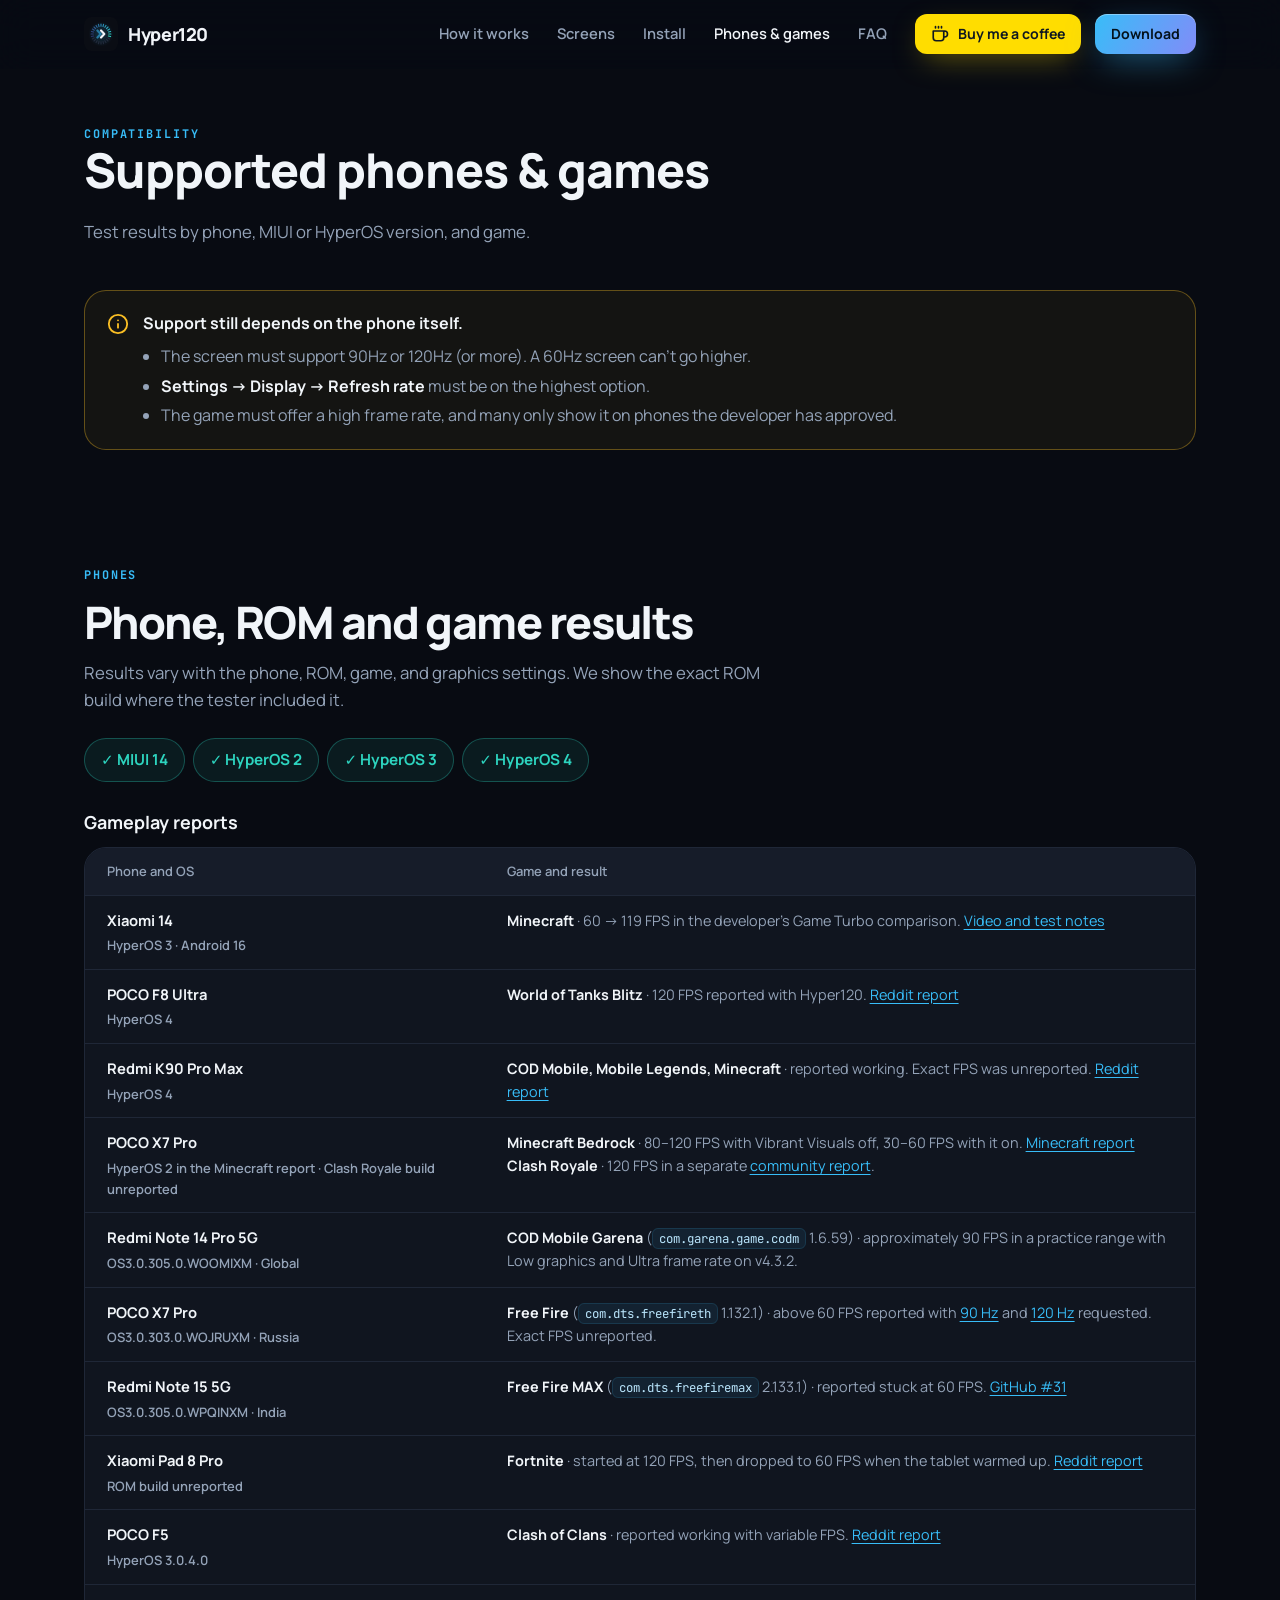
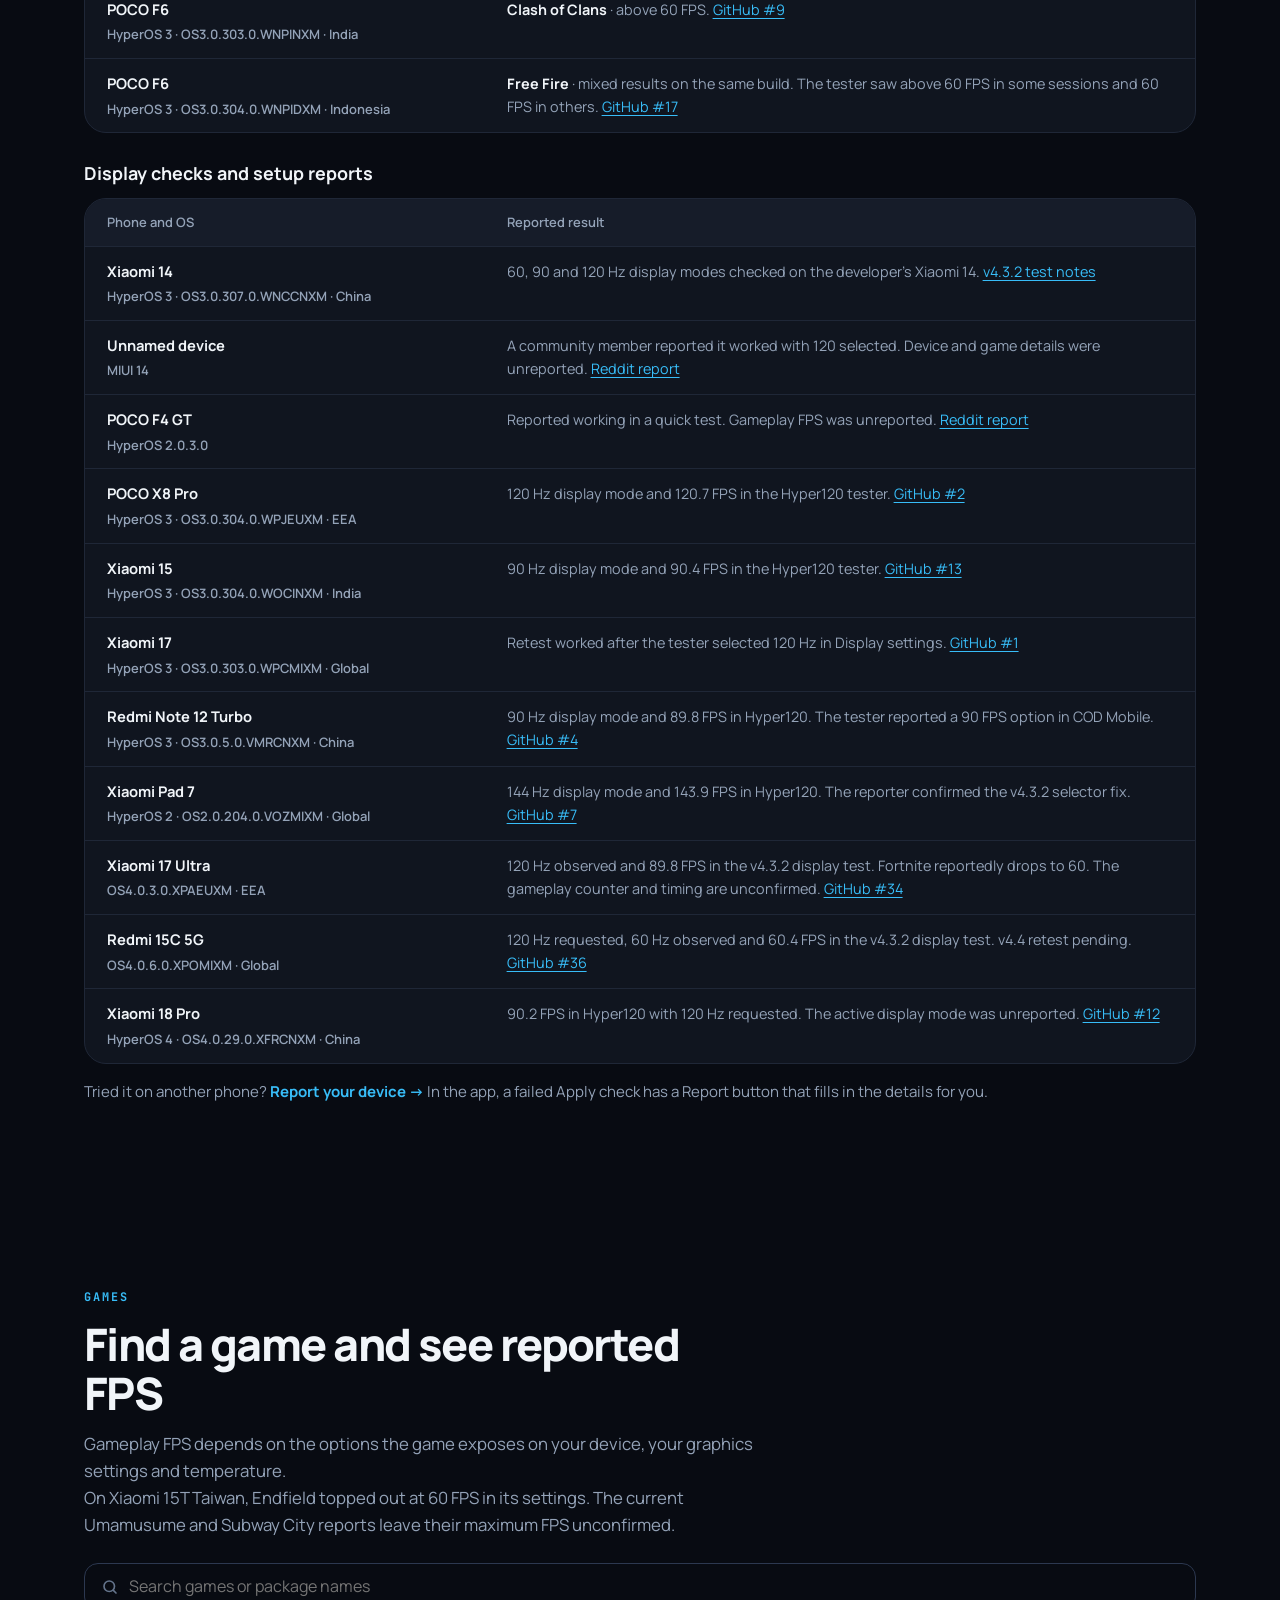
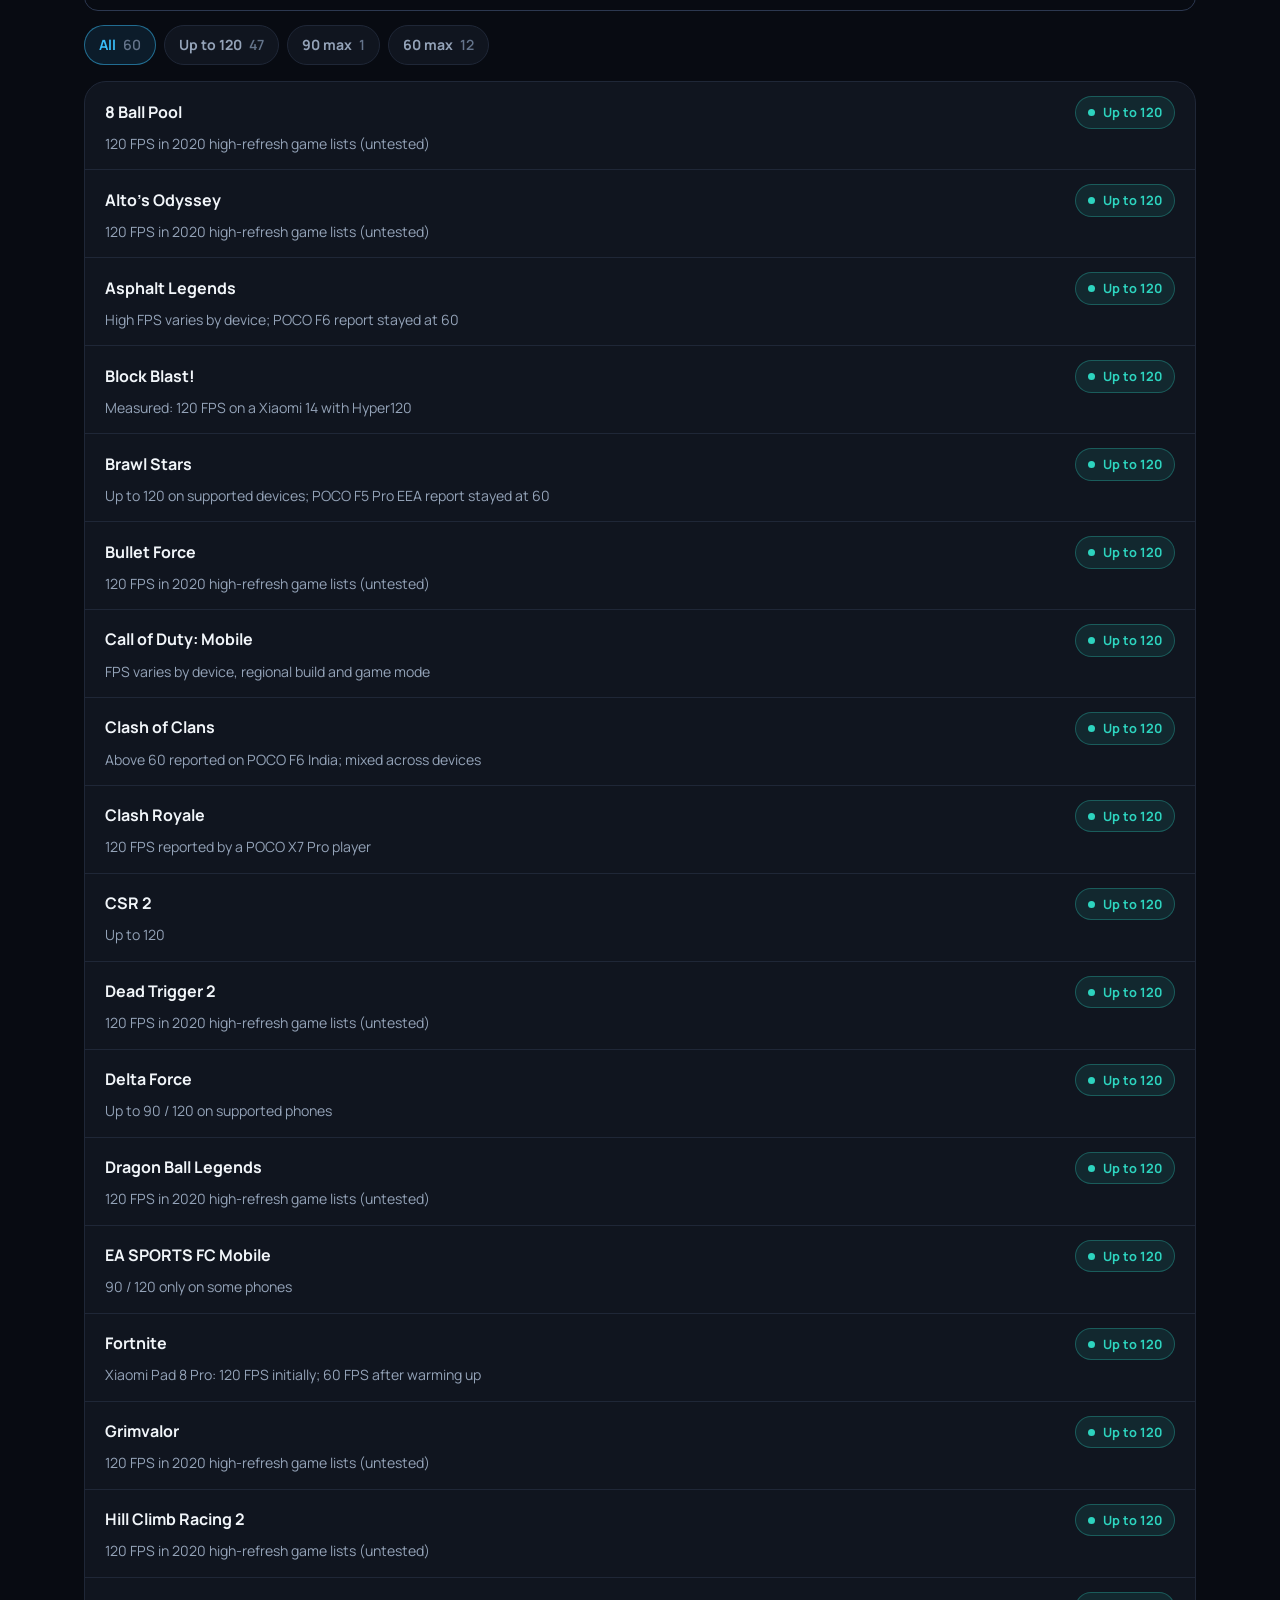
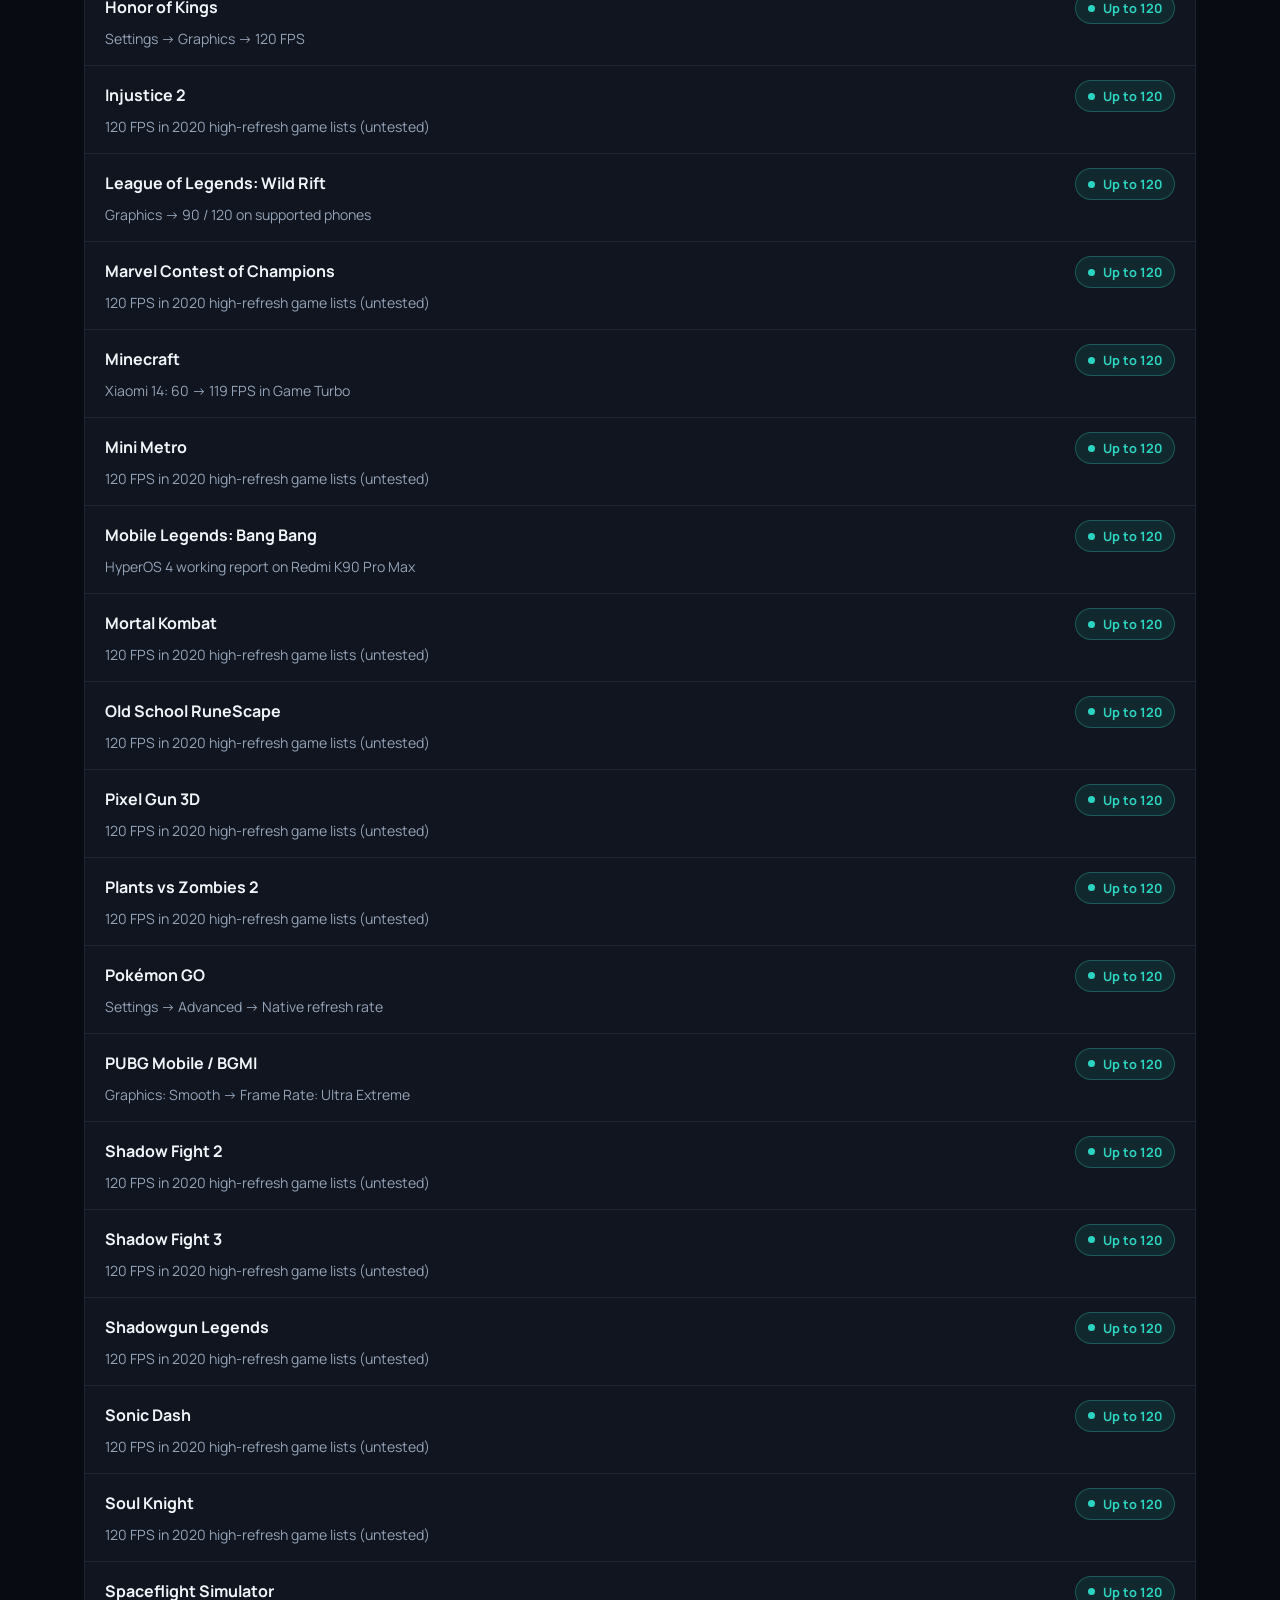
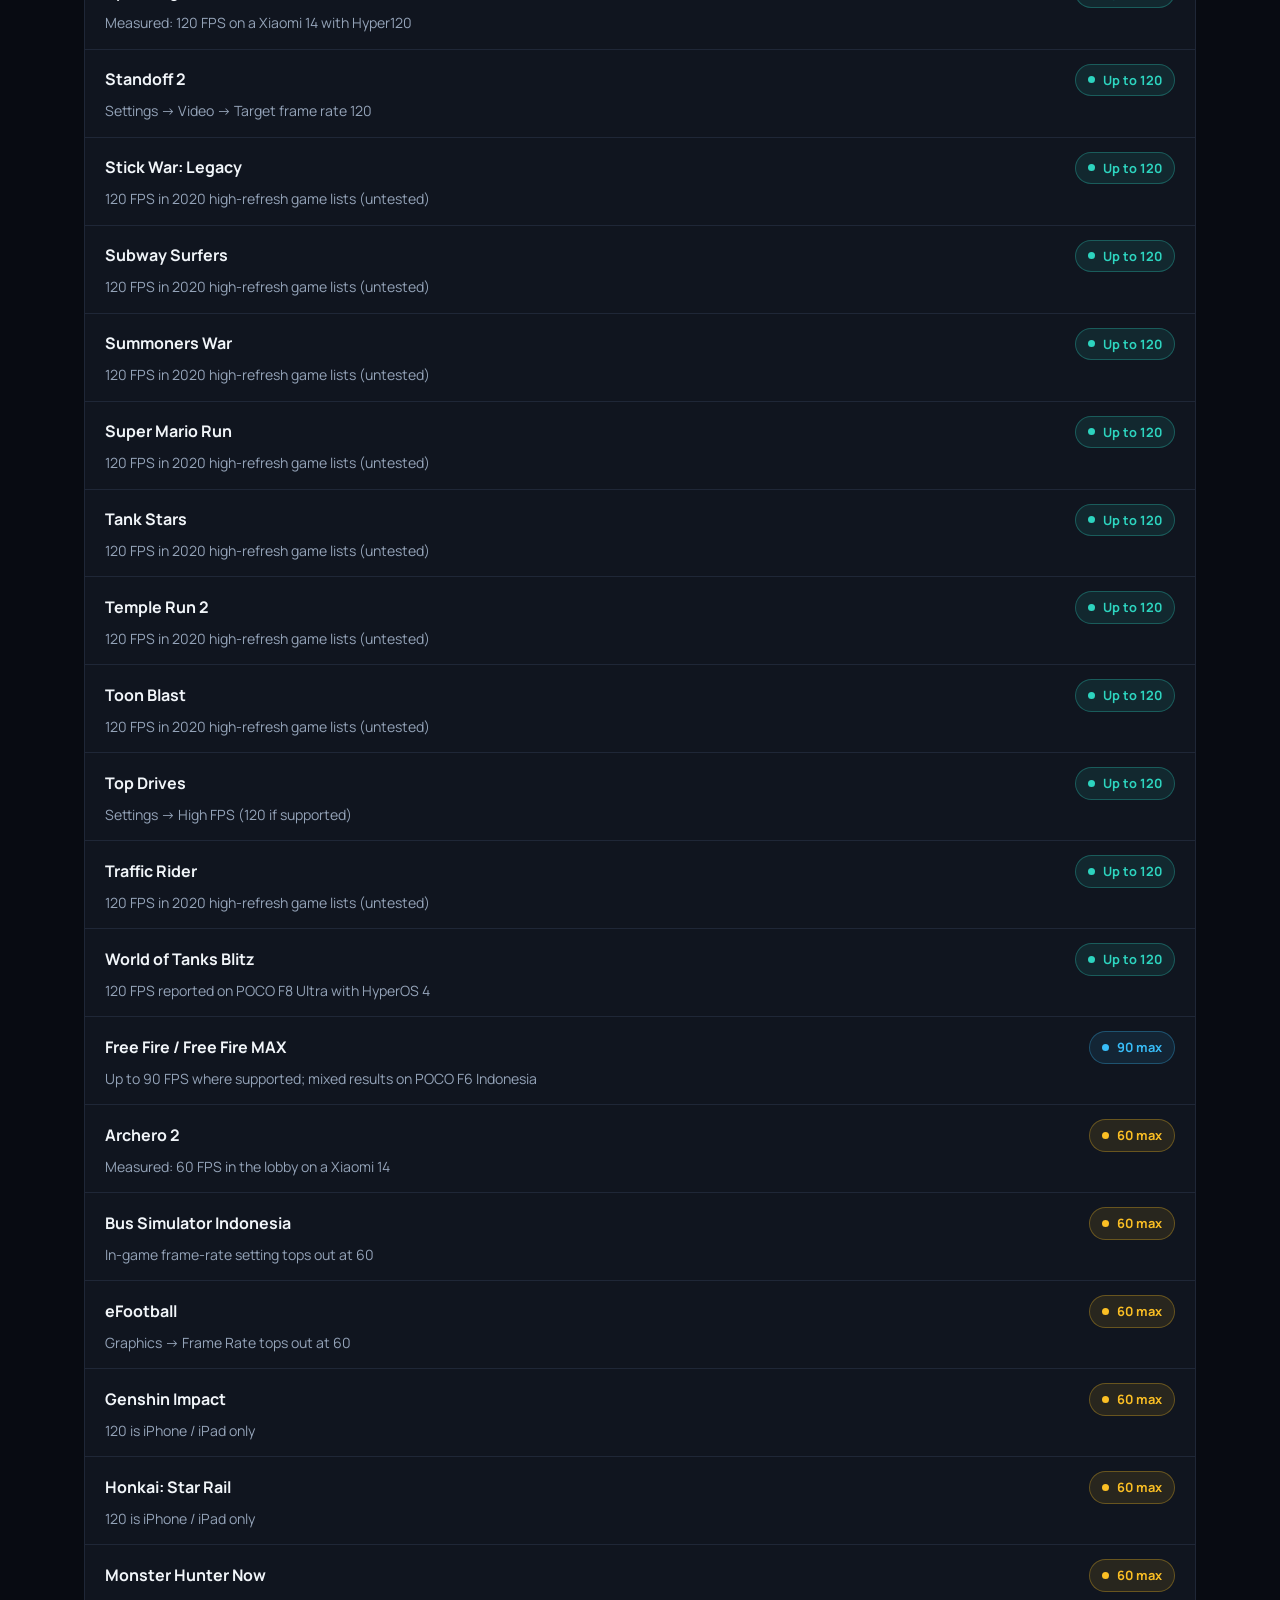
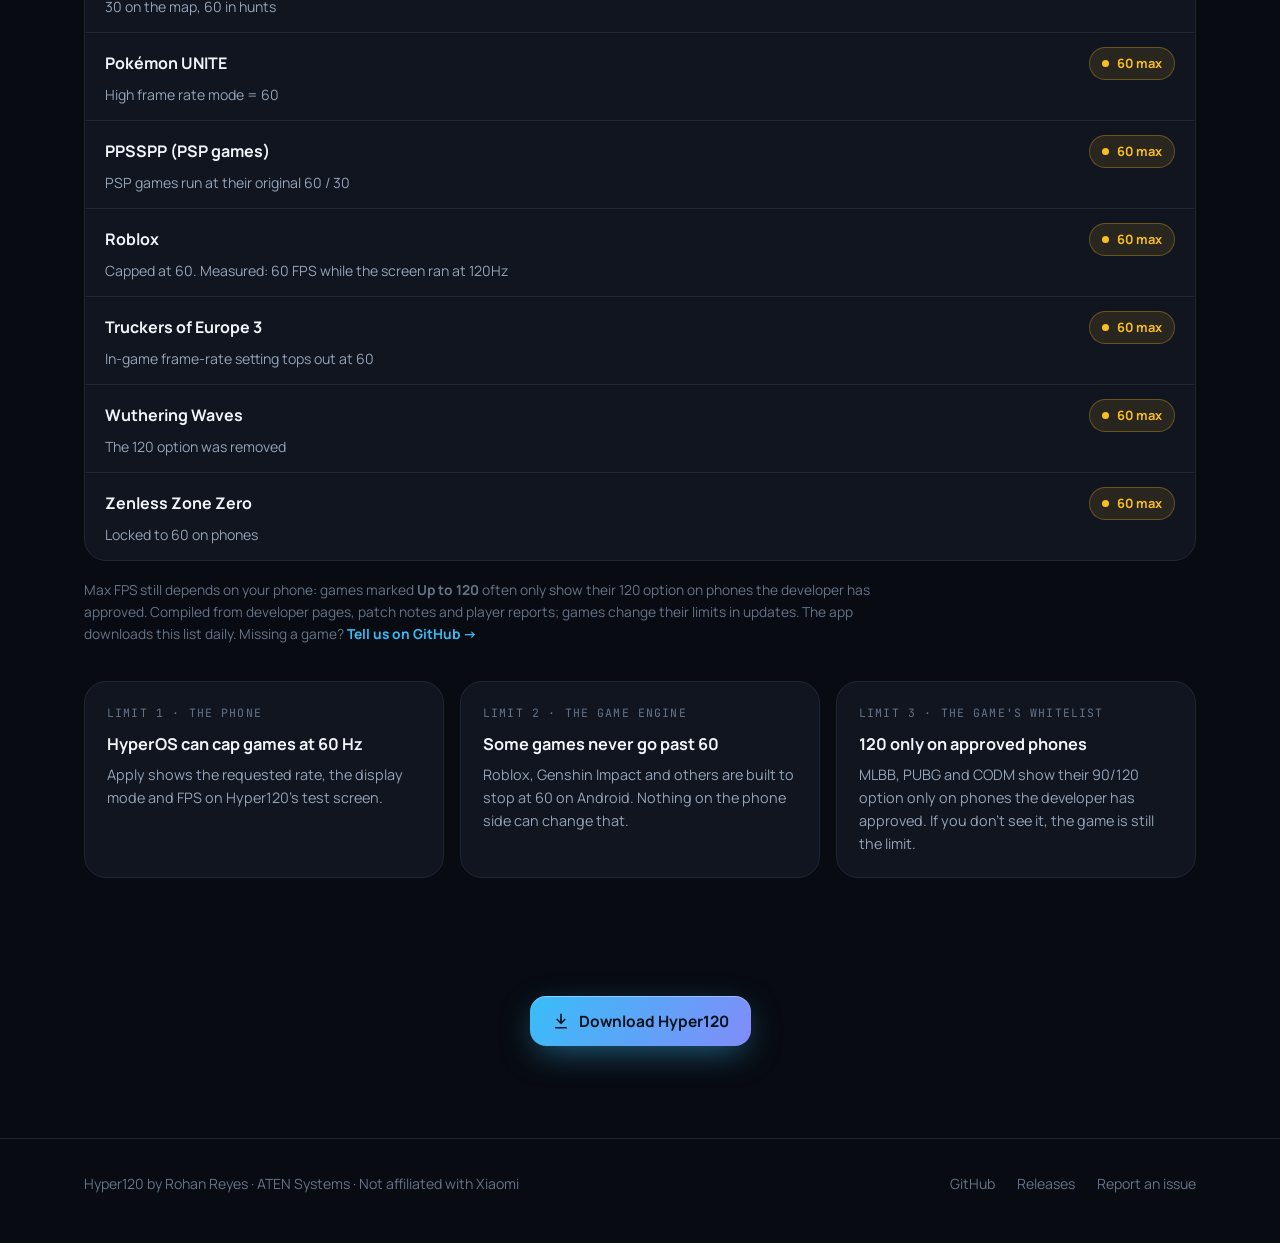
==== commit 32419e08: "Release Hyper120 v4.4" ====
--- a/web/supported.html
+++ b/web/supported.html
@@ -58,7 +58,7 @@
         <div class="head">
           <div class="overline">Compatibility</div>
           <h1 style="font-size:clamp(2rem,5vw,3rem);line-height:1.1;letter-spacing:-.02em">Supported phones &amp; games</h1>
-          <p>Which phones Hyper120 works on, and how fast each game can go.</p>
+          <p>Test results by phone, MIUI or HyperOS version, and game.</p>
         </div>
 
         <div class="card dep-note">
@@ -80,18 +80,50 @@
       <div class="wrap">
         <div class="head" style="margin-bottom:24px">
           <div class="overline">Phones</div>
-          <h2>Compatibility reports for MIUI and HyperOS</h2>
-          <p>Results depend on the phone, ROM and game. In-app tests measure the Hyper120 screen. Gameplay reports record a specific game.</p>
+          <h2>Phone, ROM and game results</h2>
+          <p>Results vary with the phone, ROM, game, and graphics settings. We show the exact ROM build where the tester included it.</p>
         </div>
         <div class="rom-strip rom-big">
-          <span>MIUI 14</span><span>HyperOS 1</span><span>HyperOS 2</span><span>HyperOS 3</span><span>HyperOS 4</span>
-        </div>
-        <div class="card compat" style="margin-top:18px">
-          <div class="row"><span><span class="pill p-ok"><i></i>Verified</span></span><p><b>Xiaomi 14</b> (<code>houji</code>), HyperOS 3 · Android 16, China ROM. 60, 90 and 120Hz confirmed with <code>dumpsys</code>.</p></div>
-          <div class="row"><span><span class="pill p-ok"><i></i>In-app tests</span></span><p><a href="https://github.com/Rohan-Reyes/Hyper120/issues/1">Xiaomi 17</a>, Global HyperOS 3, worked after selecting 120 Hz in Display settings. <a href="https://github.com/Rohan-Reyes/Hyper120/issues/2">POCO X8 Pro</a>, EEA HyperOS 3, measured about 121 FPS. <a href="https://github.com/Rohan-Reyes/Hyper120/issues/13">Xiaomi 15</a>, India HyperOS 3, measured about 90 FPS at 90 Hz.</p></div>
-          <div class="row"><span><span class="pill p-ok"><i></i>Gameplay reports</span></span><p>POCO F8 Ultra, HyperOS 4, reached 120 FPS in World of Tanks Blitz. <a href="https://github.com/Rohan-Reyes/Hyper120/issues/9">POCO F6</a>, India HyperOS 3, ran Clash of Clans above 60 FPS.</p></div>
-          <div class="row"><span><span class="pill p-maybe"><i></i>Needs a retest</span></span><p><a href="https://github.com/Rohan-Reyes/Hyper120/issues/12">Xiaomi 18 Pro</a>, China HyperOS 4, measured 90 FPS for a 120 Hz request. Redmi Note 15 Pro Global was reported stuck in Clash of Clans.</p></div>
-          <div class="row"><span><span class="pill p-no"><i></i>Won't work</span></span><p>Phones with a <b>60Hz screen</b>, and phones that aren't Xiaomi, Redmi or POCO (no PowerKeeper).</p></div>
+          <span>MIUI 14</span><span>HyperOS 2</span><span>HyperOS 3</span><span>HyperOS 4</span>
+        </div>
+        <h3 id="gameplay-reports" class="report-title">Gameplay reports</h3>
+        <div class="card report-panel">
+          <table class="report-table" aria-labelledby="gameplay-reports">
+            <thead><tr><th scope="col">Phone and OS</th><th scope="col">Game and result</th></tr></thead>
+            <tbody>
+              <tr><th scope="row">Xiaomi 14 <small>HyperOS 3 · Android 16</small></th><td><b>Minecraft</b> · 60 → 119 FPS in the developer’s Game Turbo comparison. <a href="https://www.reddit.com/r/PocoPhones/comments/1xyddvf/hyperos_locks_your_games_to_60_fps_hyper120_v42/">Video and test notes</a></td></tr>
+              <tr><th scope="row">POCO F8 Ultra <small>HyperOS 4</small></th><td><b>World of Tanks Blitz</b> · 120 FPS reported with Hyper120. <a href="https://www.reddit.com/r/PocoPhones/comments/1xyddvf/comment/19sreymz8ax28/">Reddit report</a></td></tr>
+              <tr><th scope="row">Redmi K90 Pro Max <small>HyperOS 4</small></th><td><b>COD Mobile, Mobile Legends, Minecraft</b> · reported working. Exact FPS was unreported. <a href="https://www.reddit.com/r/PocoPhones/comments/1xyddvf/comment/19ssd2hhc1jok/">Reddit report</a></td></tr>
+              <tr><th scope="row">POCO X7 Pro <small>HyperOS 2 in the Minecraft report · Clash Royale build unreported</small></th><td><b>Minecraft Bedrock</b> · 80–120 FPS with Vibrant Visuals off, 30–60 FPS with it on. <a href="https://www.reddit.com/r/PocoPhones/comments/1xyddvf/comment/19sruwmfauns3/">Minecraft report</a><br /><b>Clash Royale</b> · 120 FPS in a separate <a href="https://www.reddit.com/r/PocoPhones/comments/1xyddvf/comment/19swovz5cd80x/">community report</a>.</td></tr>
+              <tr><th scope="row">Redmi Note 14 Pro 5G <small>OS3.0.305.0.WOOMIXM · Global</small></th><td><b>COD Mobile Garena</b> (<code>com.garena.game.codm</code> 1.6.59) · approximately 90 FPS in a practice range with Low graphics and Ultra frame rate on v4.3.2.</td></tr>
+              <tr><th scope="row">POCO X7 Pro <small>OS3.0.303.0.WOJRUXM · Russia</small></th><td><b>Free Fire</b> (<code>com.dts.freefireth</code> 1.132.1) · above 60 FPS reported with <a href="https://github.com/Rohan-Reyes/Hyper120/issues/30">90 Hz</a> and <a href="https://github.com/Rohan-Reyes/Hyper120/issues/33">120 Hz</a> requested. Exact FPS unreported.</td></tr>
+              <tr><th scope="row">Redmi Note 15 5G <small>OS3.0.305.0.WPQINXM · India</small></th><td><b>Free Fire MAX</b> (<code>com.dts.freefiremax</code> 2.133.1) · reported stuck at 60 FPS. <a href="https://github.com/Rohan-Reyes/Hyper120/issues/31">GitHub #31</a></td></tr>
+              <tr><th scope="row">Xiaomi Pad 8 Pro <small>ROM build unreported</small></th><td><b>Fortnite</b> · started at 120 FPS, then dropped to 60 FPS when the tablet warmed up. <a href="https://www.reddit.com/r/PocoPhones/comments/1xyddvf/comment/19ste7k5b1dk4/">Reddit report</a></td></tr>
+              <tr><th scope="row">POCO F5 <small>HyperOS 3.0.4.0</small></th><td><b>Clash of Clans</b> · reported working with variable FPS. <a href="https://www.reddit.com/r/PocoPhones/comments/1xyddvf/comment/19srjsuga9e5f/">Reddit report</a></td></tr>
+              <tr><th scope="row">POCO F6 <small>HyperOS 3 · OS3.0.303.0.WNPINXM · India</small></th><td><b>Clash of Clans</b> · above 60 FPS. <a href="https://github.com/Rohan-Reyes/Hyper120/issues/9">GitHub #9</a></td></tr>
+              <tr><th scope="row">POCO F6 <small>HyperOS 3 · OS3.0.304.0.WNPIDXM · Indonesia</small></th><td><b>Free Fire</b> · mixed results on the same build. The tester saw above 60 FPS in some sessions and 60 FPS in others. <a href="https://github.com/Rohan-Reyes/Hyper120/issues/17">GitHub #17</a></td></tr>
+            </tbody>
+          </table>
+        </div>
+
+        <h3 id="display-reports" class="report-title">Display checks and setup reports</h3>
+        <div class="card report-panel">
+          <table class="report-table" aria-labelledby="display-reports">
+            <thead><tr><th scope="col">Phone and OS</th><th scope="col">Reported result</th></tr></thead>
+            <tbody>
+              <tr><th scope="row">Xiaomi 14 <small>HyperOS 3 · OS3.0.307.0.WNCCNXM · China</small></th><td>60, 90 and 120 Hz display modes checked on the developer’s Xiaomi 14. <a href="https://github.com/Rohan-Reyes/Hyper120/releases/tag/v4.3.2">v4.3.2 test notes</a></td></tr>
+              <tr><th scope="row">Unnamed device <small>MIUI 14</small></th><td>A community member reported it worked with 120 selected. Device and game details were unreported. <a href="https://www.reddit.com/r/PocoPhones/comments/1xyddvf/comment/19srqnq8o2481/">Reddit report</a></td></tr>
+              <tr><th scope="row">POCO F4 GT <small>HyperOS 2.0.3.0</small></th><td>Reported working in a quick test. Gameplay FPS was unreported. <a href="https://www.reddit.com/r/PocoPhones/comments/1xyddvf/comment/19ssawpry2m05/">Reddit report</a></td></tr>
+              <tr><th scope="row">POCO X8 Pro <small>HyperOS 3 · OS3.0.304.0.WPJEUXM · EEA</small></th><td>120 Hz display mode and 120.7 FPS in the Hyper120 tester. <a href="https://github.com/Rohan-Reyes/Hyper120/issues/2">GitHub #2</a></td></tr>
+              <tr><th scope="row">Xiaomi 15 <small>HyperOS 3 · OS3.0.304.0.WOCINXM · India</small></th><td>90 Hz display mode and 90.4 FPS in the Hyper120 tester. <a href="https://github.com/Rohan-Reyes/Hyper120/issues/13">GitHub #13</a></td></tr>
+              <tr><th scope="row">Xiaomi 17 <small>HyperOS 3 · OS3.0.303.0.WPCMIXM · Global</small></th><td>Retest worked after the tester selected 120 Hz in Display settings. <a href="https://github.com/Rohan-Reyes/Hyper120/issues/1">GitHub #1</a></td></tr>
+              <tr><th scope="row">Redmi Note 12 Turbo <small>HyperOS 3 · OS3.0.5.0.VMRCNXM · China</small></th><td>90 Hz display mode and 89.8 FPS in Hyper120. The tester reported a 90 FPS option in COD Mobile. <a href="https://github.com/Rohan-Reyes/Hyper120/issues/4">GitHub #4</a></td></tr>
+              <tr><th scope="row">Xiaomi Pad 7 <small>HyperOS 2 · OS2.0.204.0.VOZMIXM · Global</small></th><td>144 Hz display mode and 143.9 FPS in Hyper120. The reporter confirmed the v4.3.2 selector fix. <a href="https://github.com/Rohan-Reyes/Hyper120/issues/7">GitHub #7</a></td></tr>
+              <tr><th scope="row">Xiaomi 17 Ultra <small>OS4.0.3.0.XPAEUXM · EEA</small></th><td>120 Hz observed and 89.8 FPS in the v4.3.2 display test. Fortnite reportedly drops to 60. The gameplay counter and timing are unconfirmed. <a href="https://github.com/Rohan-Reyes/Hyper120/issues/34">GitHub #34</a></td></tr>
+              <tr><th scope="row">Redmi 15C 5G <small>OS4.0.6.0.XPOMIXM · Global</small></th><td>120 Hz requested, 60 Hz observed and 60.4 FPS in the v4.3.2 display test. v4.4 retest pending. <a href="https://github.com/Rohan-Reyes/Hyper120/issues/36">GitHub #36</a></td></tr>
+              <tr><th scope="row">Xiaomi 18 Pro <small>HyperOS 4 · OS4.0.29.0.XFRCNXM · China</small></th><td>90.2 FPS in Hyper120 with 120 Hz requested. The active display mode was unreported. <a href="https://github.com/Rohan-Reyes/Hyper120/issues/12">GitHub #12</a></td></tr>
+            </tbody>
+          </table>
         </div>
         <p style="margin-top:16px;color:var(--muted);font-size:.94rem">Tried it on another phone? <a href="https://github.com/Rohan-Reyes/Hyper120/issues/new/choose" target="_blank" rel="noopener" style="color:var(--sky);font-weight:700">Report your device →</a> In the app, a failed Apply check has a Report button that fills in the details for you.</p>
       </div>
@@ -102,7 +134,7 @@
       <div class="wrap">
         <div class="head" style="margin-bottom:24px">
           <div class="overline">Games</div>
-          <h2>Search a game, see its max FPS</h2>
+          <h2>Find a game and see reported FPS</h2>
           <p>Gameplay FPS depends on the options the game exposes on your device, your graphics settings and temperature.</p>
           <p>On Xiaomi 15T Taiwan, <a href="https://github.com/Rohan-Reyes/Hyper120/issues/6">Endfield</a> topped out at 60 FPS in its settings. The current <a href="https://github.com/Rohan-Reyes/Hyper120/issues/5">Umamusume</a> and <a href="https://github.com/Rohan-Reyes/Hyper120/issues/8">Subway City</a> reports leave their maximum FPS unconfirmed.</p>
         </div>
@@ -146,6 +178,18 @@
   </footer>
 
   <style>
+    .report-title { margin: 26px 0 10px; font-size: 1.12rem; }
+    .report-panel { overflow: hidden; }
+    .report-table { width: 100%; border-collapse: collapse; text-align: start; }
+    .report-table tr + tr, .report-table tbody { border-top: 1px solid var(--line); }
+    .report-table th, .report-table td { padding: 13px clamp(10px, 2vw, 22px); text-align: start; vertical-align: top; overflow-wrap: anywhere; }
+    .report-table thead { background: var(--surface-2); }
+    .report-table thead th, .report-table small { color: var(--muted); font-size: .81rem; font-weight: 600; }
+    .report-table tbody th { width: 36%; font-size: .92rem; }
+    .report-table small { display: block; margin-top: 3px; }
+    .report-table td { color: var(--muted); font-size: .9rem; }
+    .report-table td b { color: var(--text); }
+    .report-table a { color: var(--sky); text-decoration: underline; text-underline-offset: 3px; }
     .dep-note { display: flex; gap: 14px; padding: 20px 22px; border-color: rgba(251,191,36,.35); background: rgba(251,191,36,.05); }
     .dep-note > svg { width: 22px; height: 22px; color: var(--amber); flex: none; margin-top: 2px; }
     .dep-note b { color: var(--text); }
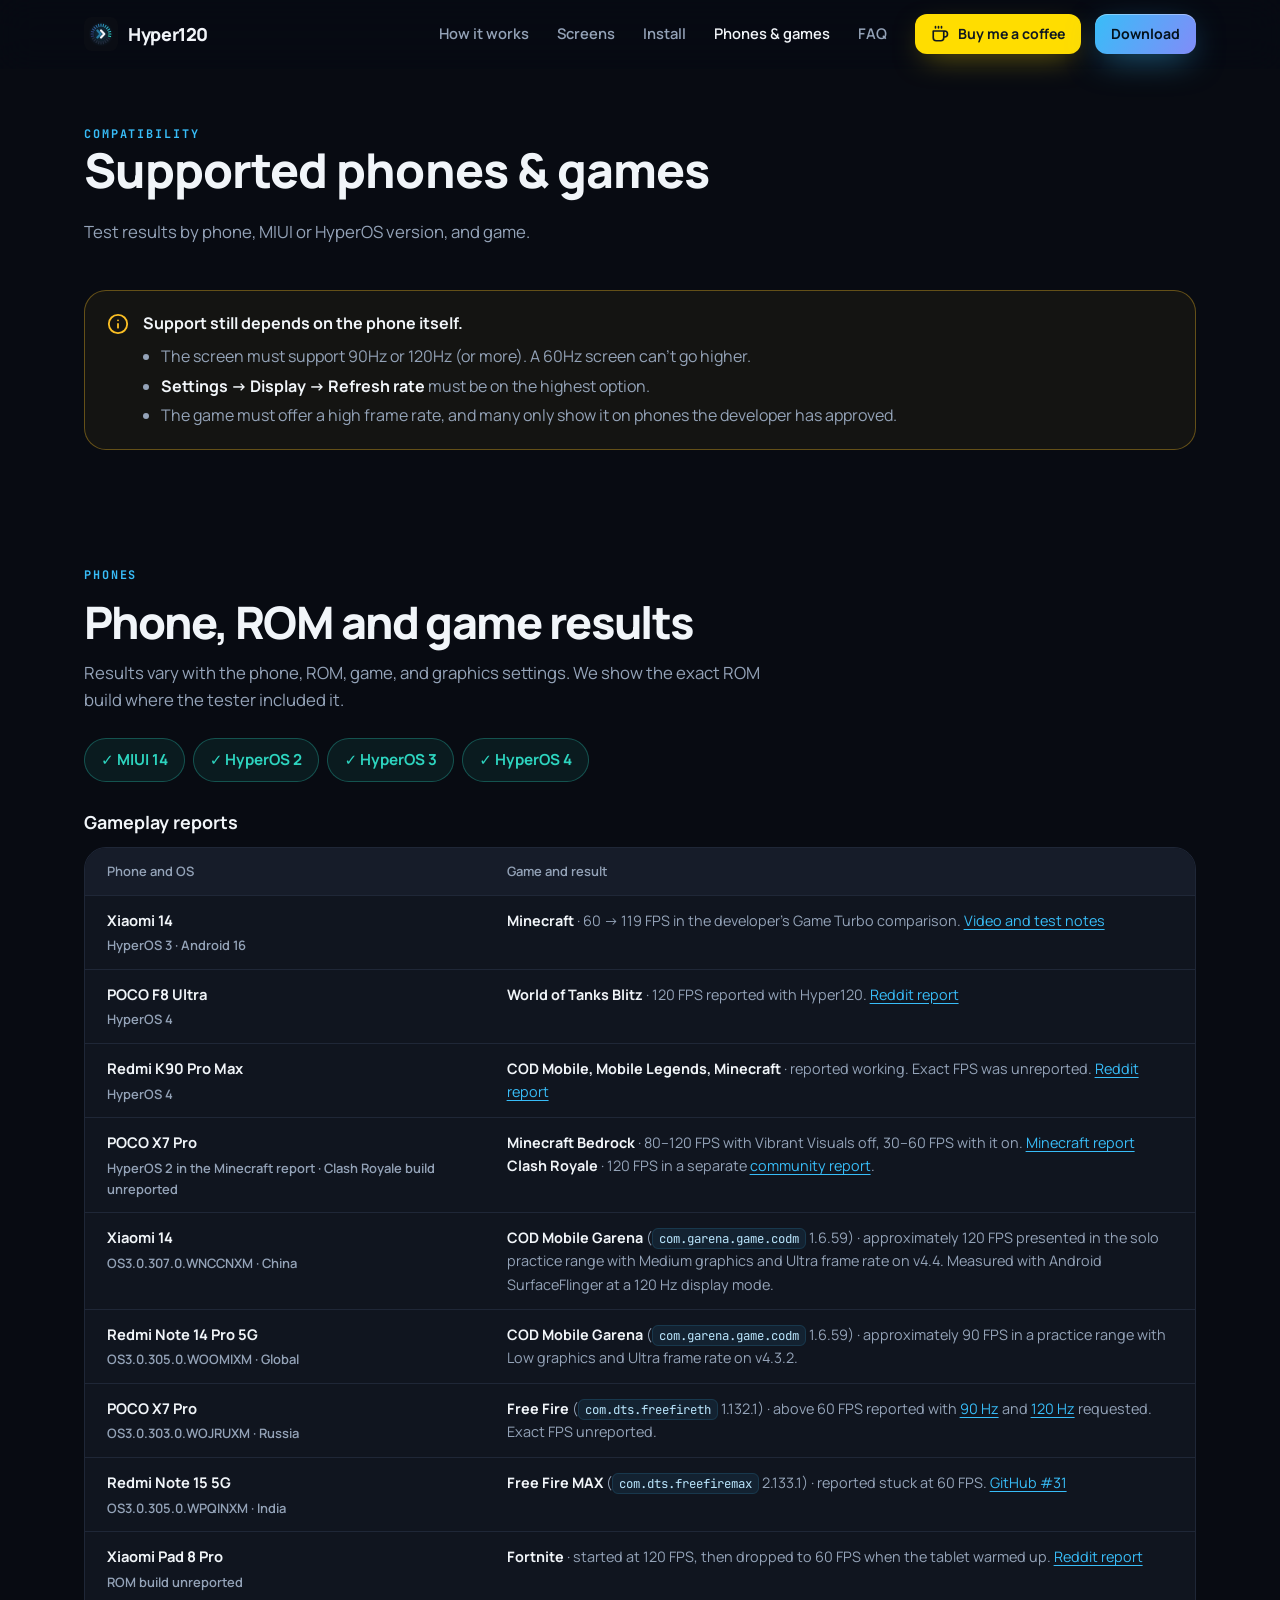
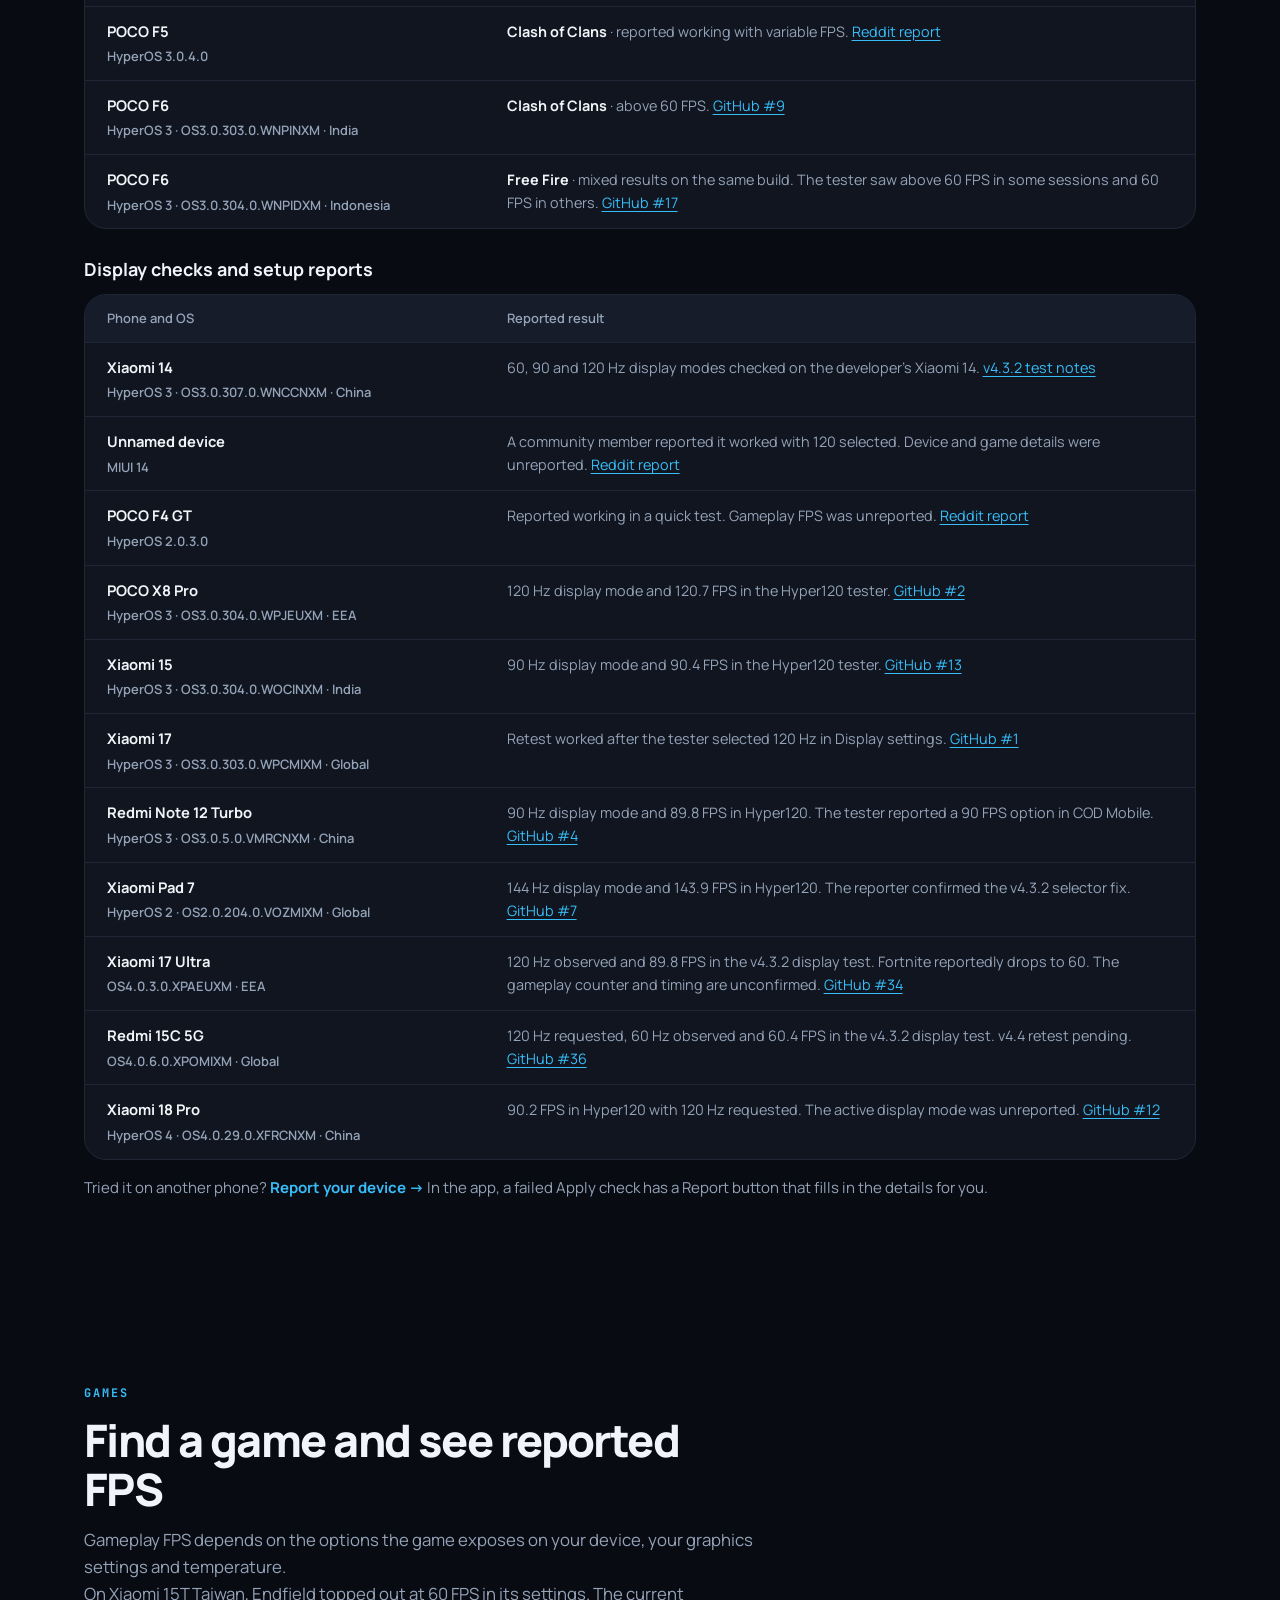
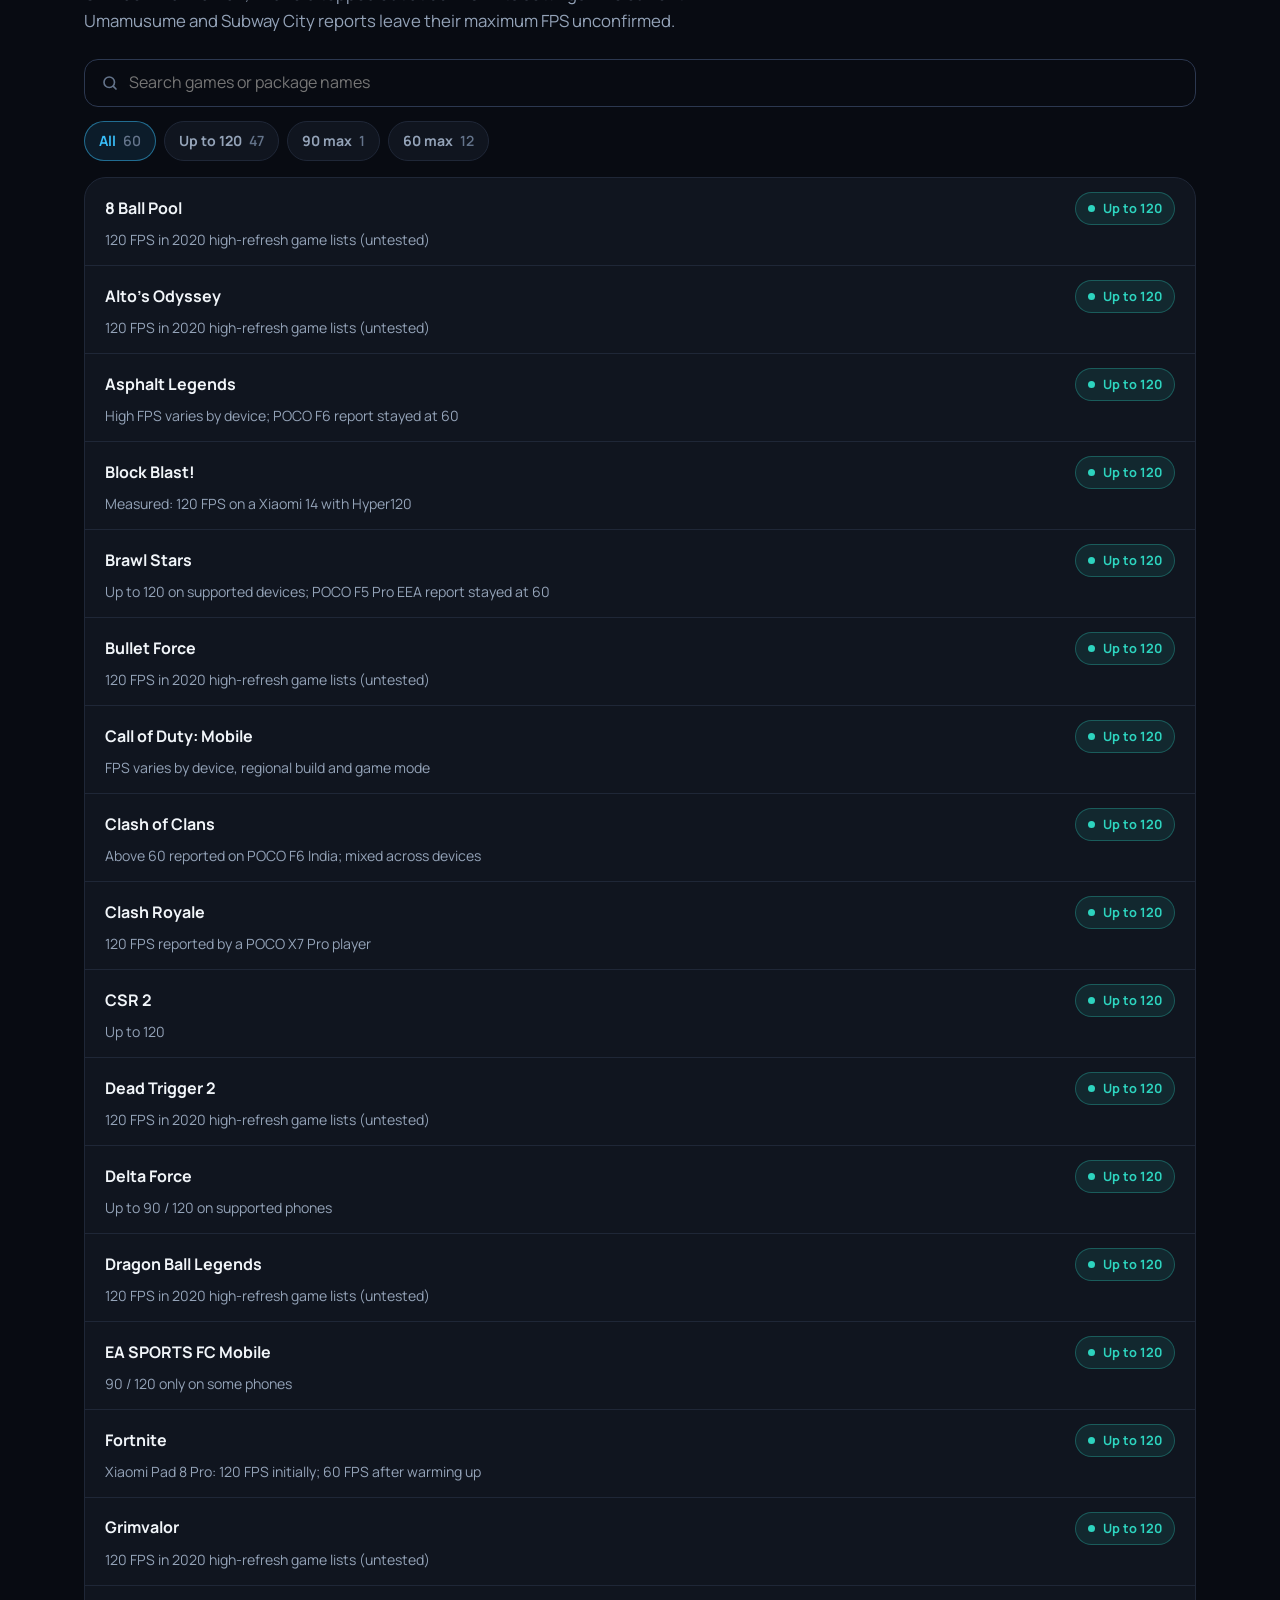
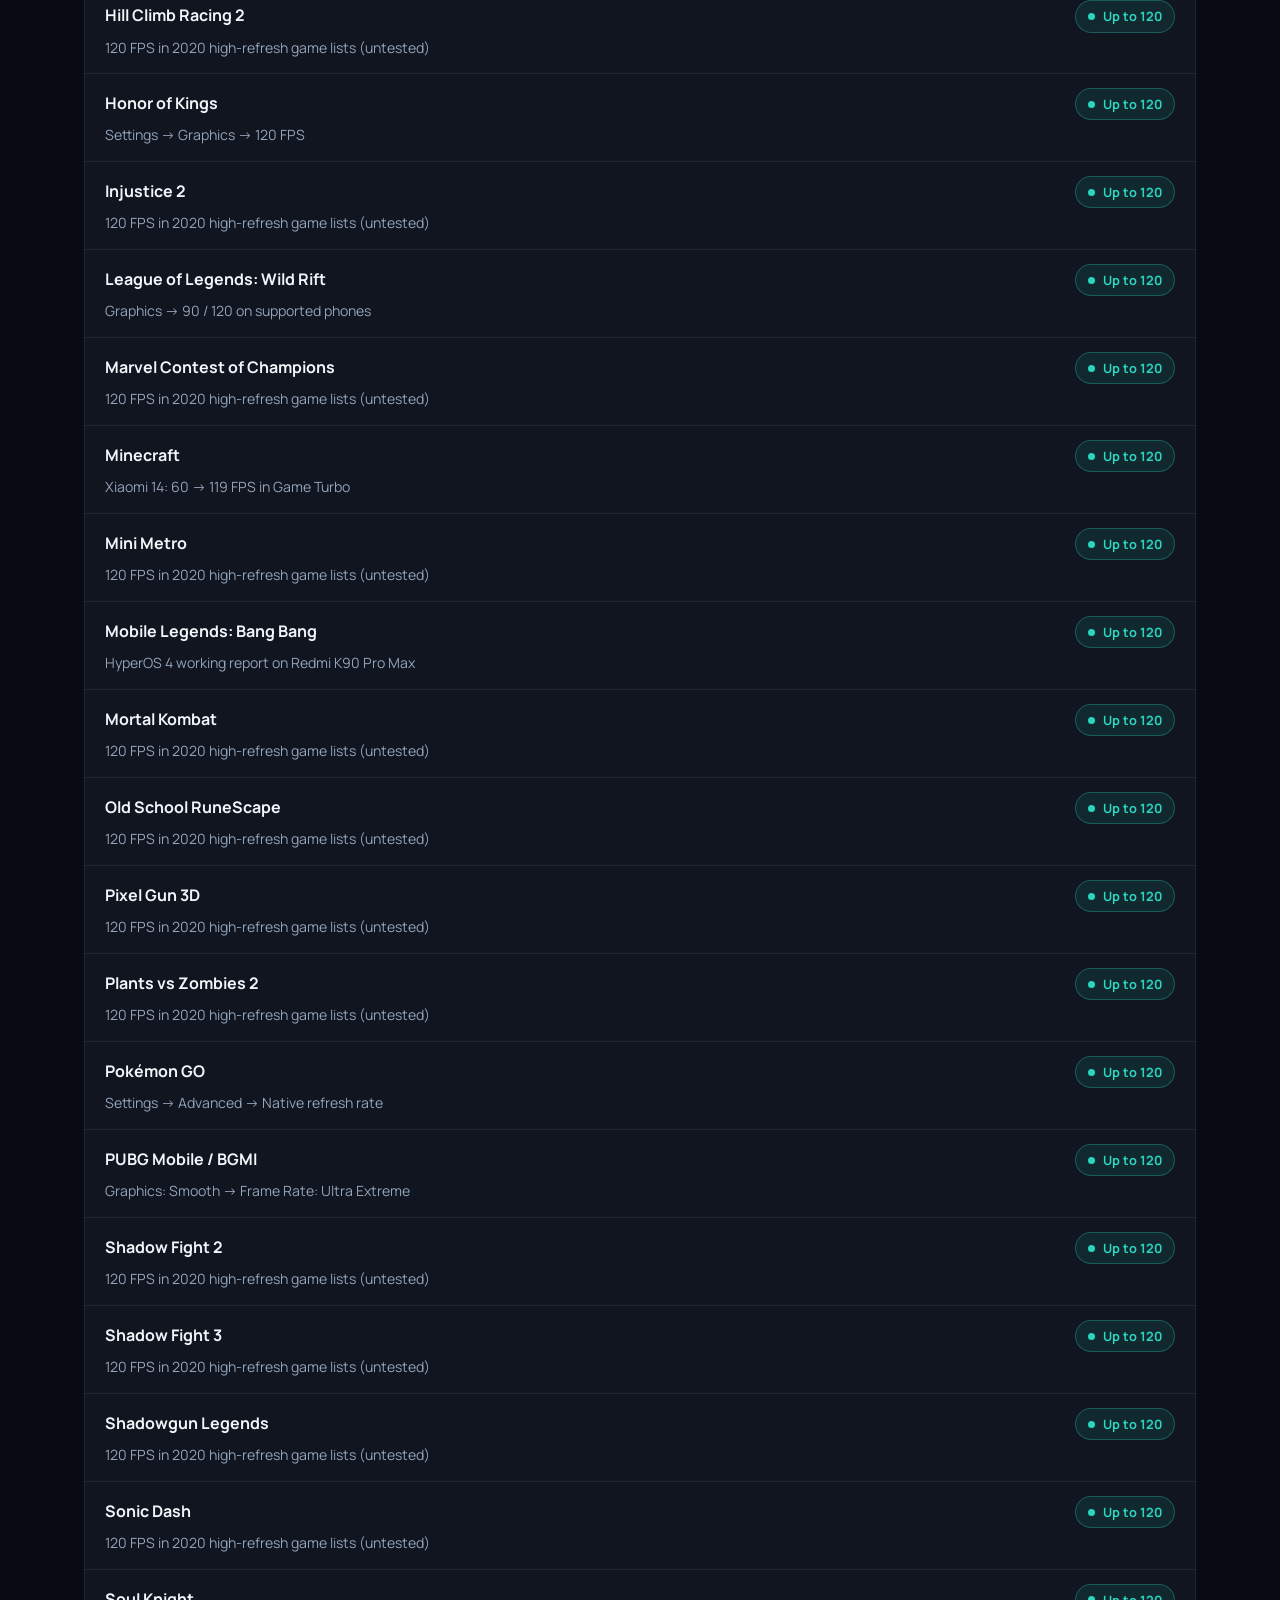
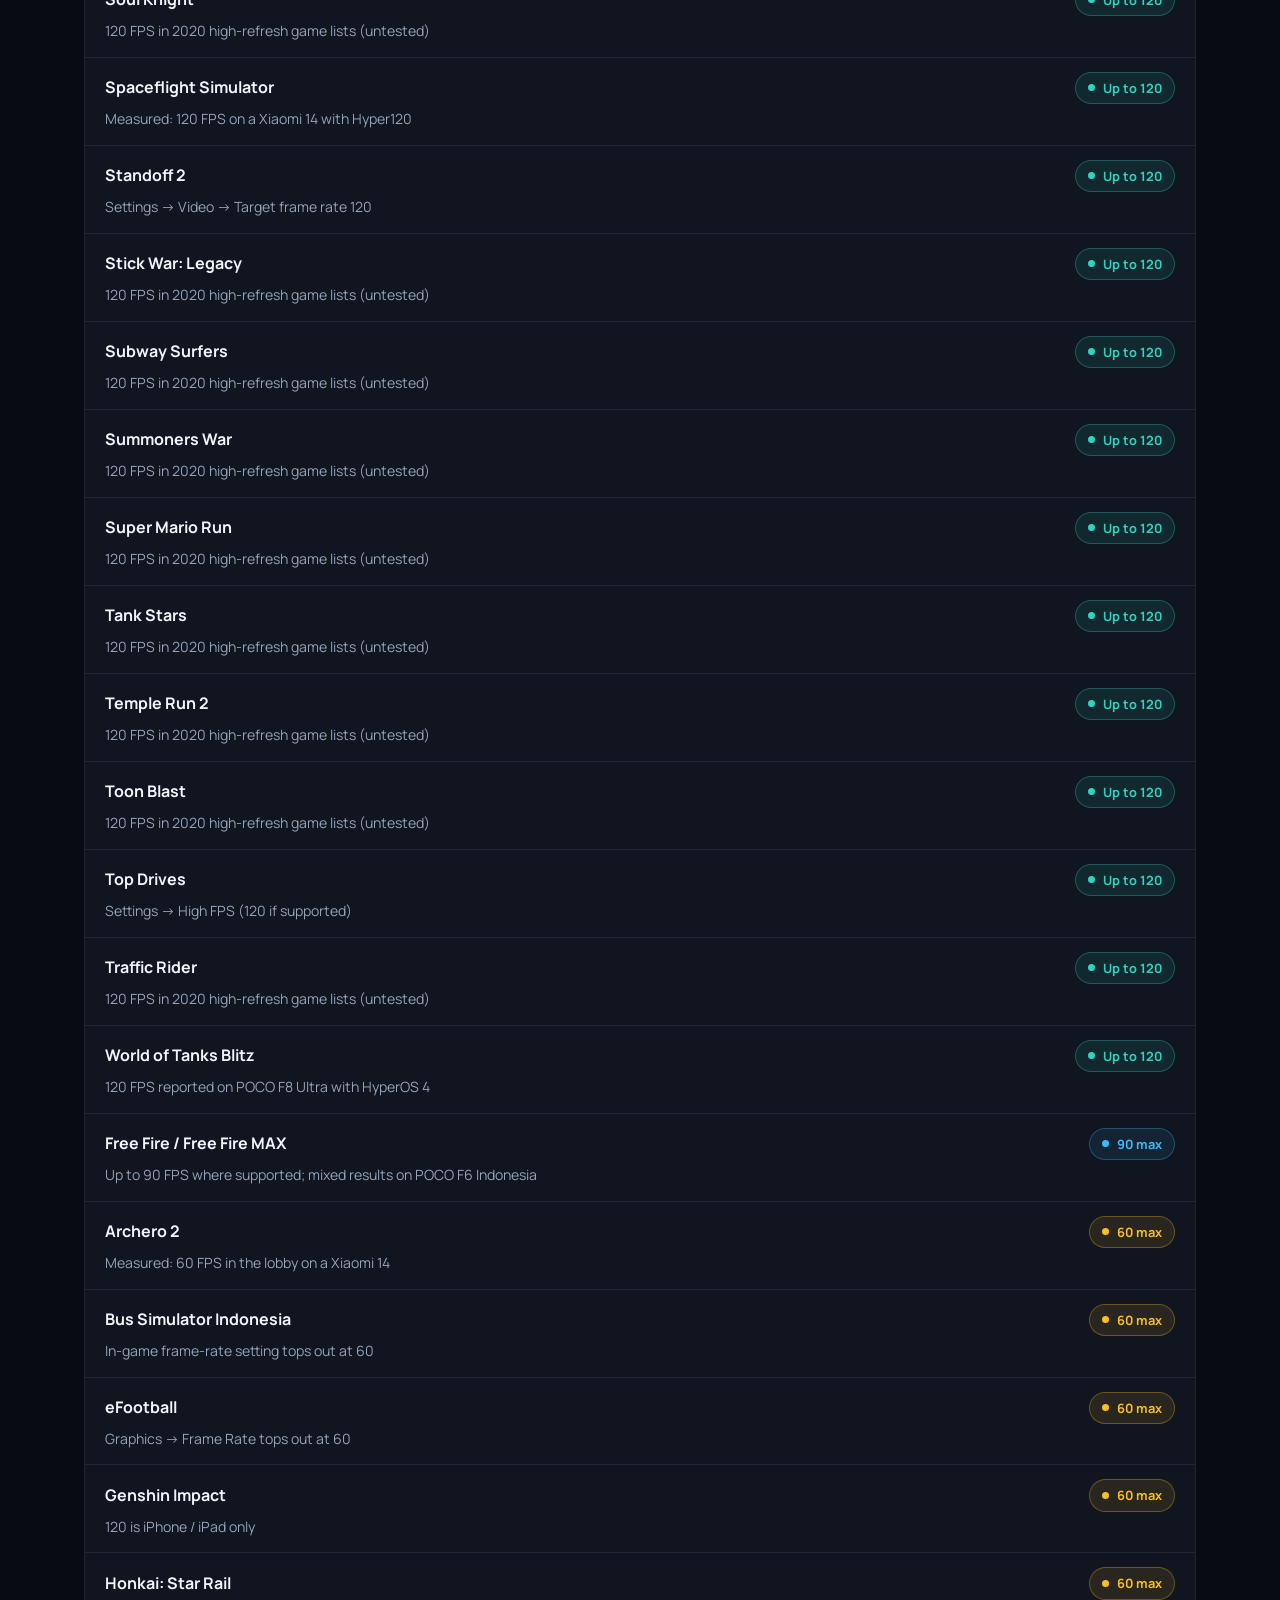
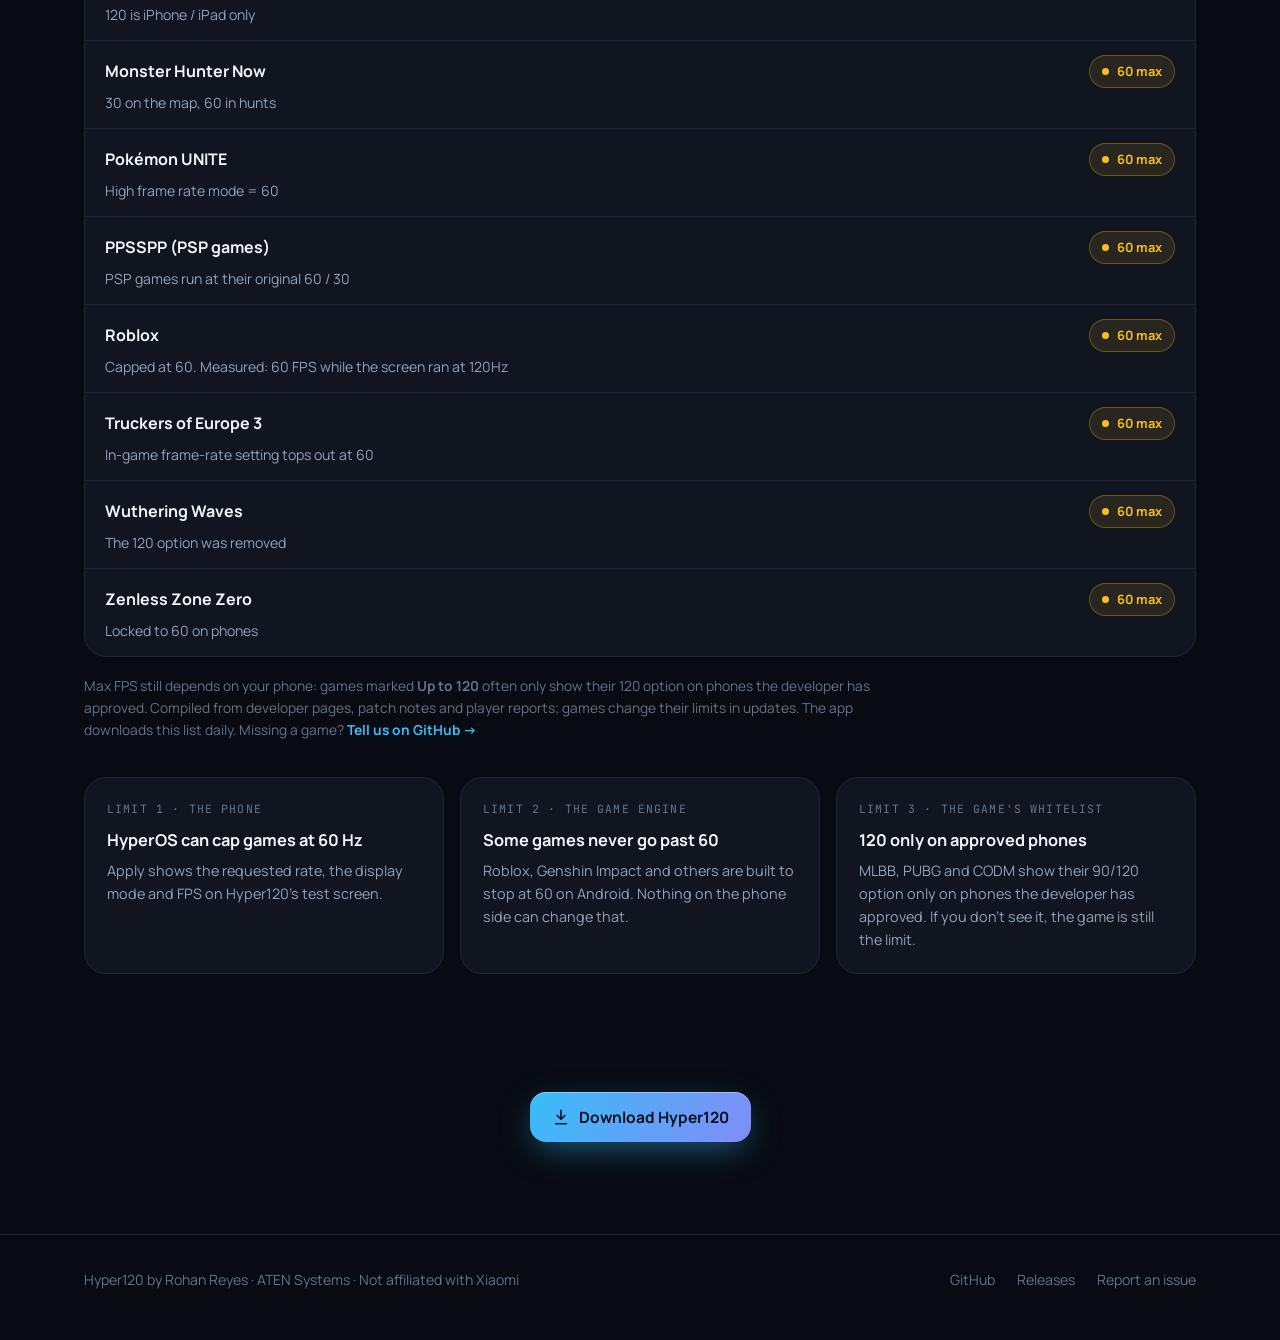
==== commit 4328cf0b: "Document Hyper120 v4.4 COD Mobile practice test" ====
--- a/web/supported.html
+++ b/web/supported.html
@@ -95,6 +95,7 @@
               <tr><th scope="row">POCO F8 Ultra <small>HyperOS 4</small></th><td><b>World of Tanks Blitz</b> · 120 FPS reported with Hyper120. <a href="https://www.reddit.com/r/PocoPhones/comments/1xyddvf/comment/19sreymz8ax28/">Reddit report</a></td></tr>
               <tr><th scope="row">Redmi K90 Pro Max <small>HyperOS 4</small></th><td><b>COD Mobile, Mobile Legends, Minecraft</b> · reported working. Exact FPS was unreported. <a href="https://www.reddit.com/r/PocoPhones/comments/1xyddvf/comment/19ssd2hhc1jok/">Reddit report</a></td></tr>
               <tr><th scope="row">POCO X7 Pro <small>HyperOS 2 in the Minecraft report · Clash Royale build unreported</small></th><td><b>Minecraft Bedrock</b> · 80–120 FPS with Vibrant Visuals off, 30–60 FPS with it on. <a href="https://www.reddit.com/r/PocoPhones/comments/1xyddvf/comment/19sruwmfauns3/">Minecraft report</a><br /><b>Clash Royale</b> · 120 FPS in a separate <a href="https://www.reddit.com/r/PocoPhones/comments/1xyddvf/comment/19swovz5cd80x/">community report</a>.</td></tr>
+              <tr><th scope="row">Xiaomi 14 <small>OS3.0.307.0.WNCCNXM · China</small></th><td><b>COD Mobile Garena</b> (<code>com.garena.game.codm</code> 1.6.59) · approximately 120 FPS presented in the solo practice range with Medium graphics and Ultra frame rate on v4.4. Measured with Android SurfaceFlinger at a 120 Hz display mode.</td></tr>
               <tr><th scope="row">Redmi Note 14 Pro 5G <small>OS3.0.305.0.WOOMIXM · Global</small></th><td><b>COD Mobile Garena</b> (<code>com.garena.game.codm</code> 1.6.59) · approximately 90 FPS in a practice range with Low graphics and Ultra frame rate on v4.3.2.</td></tr>
               <tr><th scope="row">POCO X7 Pro <small>OS3.0.303.0.WOJRUXM · Russia</small></th><td><b>Free Fire</b> (<code>com.dts.freefireth</code> 1.132.1) · above 60 FPS reported with <a href="https://github.com/Rohan-Reyes/Hyper120/issues/30">90 Hz</a> and <a href="https://github.com/Rohan-Reyes/Hyper120/issues/33">120 Hz</a> requested. Exact FPS unreported.</td></tr>
               <tr><th scope="row">Redmi Note 15 5G <small>OS3.0.305.0.WPQINXM · India</small></th><td><b>Free Fire MAX</b> (<code>com.dts.freefiremax</code> 2.133.1) · reported stuck at 60 FPS. <a href="https://github.com/Rohan-Reyes/Hyper120/issues/31">GitHub #31</a></td></tr>
